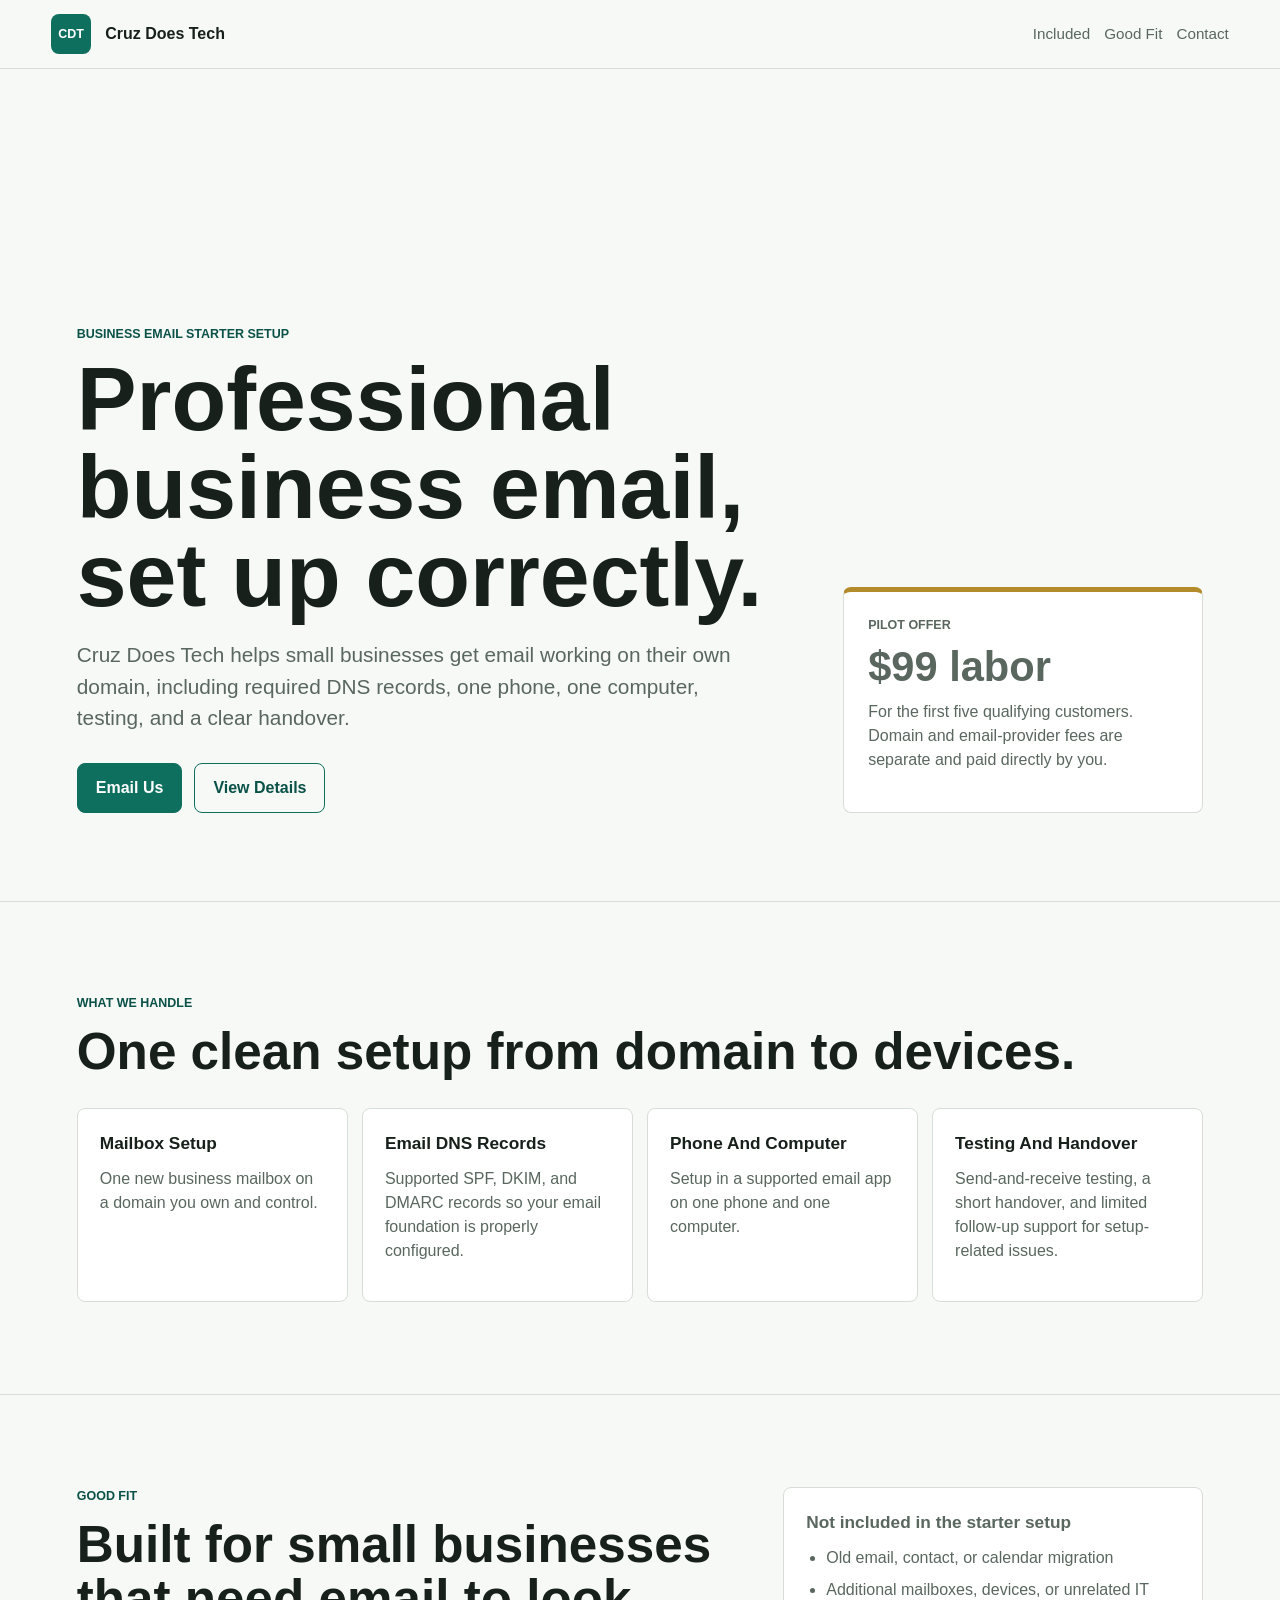
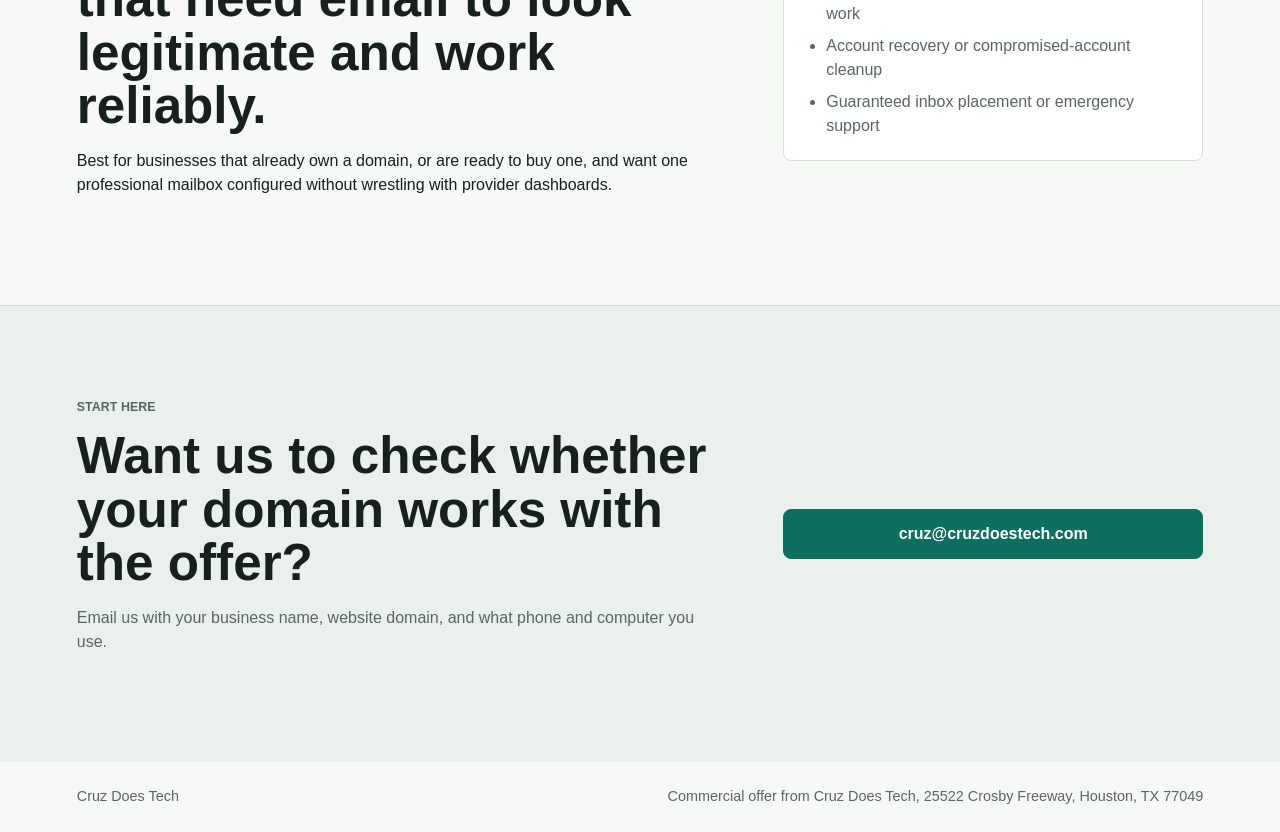
==== index.html @ 30867511 "Launch static Cruz Does Tech site" ====
<!doctype html>
<html lang="en">
  <head>
    <meta charset="utf-8">
    <meta name="viewport" content="width=device-width, initial-scale=1">
    <title>Cruz Does Tech | Business Email Setup</title>
    <meta name="description" content="Cruz Does Tech helps small businesses set up professional email on their own domain, including DNS records, device setup, testing, and handover.">
    <link rel="stylesheet" href="styles.css">
  </head>
  <body>
    <header class="site-header">
      <a class="brand" href="#top" aria-label="Cruz Does Tech home">
        <span class="mark">CDT</span>
        <span>Cruz Does Tech</span>
      </a>
      <nav aria-label="Primary navigation">
        <a href="#included">Included</a>
        <a href="#fit">Good Fit</a>
        <a href="#contact">Contact</a>
      </nav>
    </header>

    <main id="top">
      <section class="hero">
        <div class="hero-copy">
          <p class="eyebrow">Business Email Starter Setup</p>
          <h1>Professional business email, set up correctly.</h1>
          <p class="lede">Cruz Does Tech helps small businesses get email working on their own domain, including required DNS records, one phone, one computer, testing, and a clear handover.</p>
          <div class="actions">
            <a class="button primary" href="mailto:cruz@cruzdoestech.com?subject=Business%20Email%20Starter%20Setup">Email Us</a>
            <a class="button secondary" href="#included">View Details</a>
          </div>
        </div>
        <aside class="offer" aria-label="Starter offer">
          <p class="label">Pilot Offer</p>
          <p class="price">$99 labor</p>
          <p>For the first five qualifying customers. Domain and email-provider fees are separate and paid directly by you.</p>
        </aside>
      </section>

      <section id="included" class="section">
        <div>
          <p class="eyebrow">What We Handle</p>
          <h2>One clean setup from domain to devices.</h2>
        </div>
        <div class="grid">
          <article>
            <h3>Mailbox Setup</h3>
            <p>One new business mailbox on a domain you own and control.</p>
          </article>
          <article>
            <h3>Email DNS Records</h3>
            <p>Supported SPF, DKIM, and DMARC records so your email foundation is properly configured.</p>
          </article>
          <article>
            <h3>Phone And Computer</h3>
            <p>Setup in a supported email app on one phone and one computer.</p>
          </article>
          <article>
            <h3>Testing And Handover</h3>
            <p>Send-and-receive testing, a short handover, and limited follow-up support for setup-related issues.</p>
          </article>
        </div>
      </section>

      <section id="fit" class="section split">
        <div>
          <p class="eyebrow">Good Fit</p>
          <h2>Built for small businesses that need email to look legitimate and work reliably.</h2>
          <p>Best for businesses that already own a domain, or are ready to buy one, and want one professional mailbox configured without wrestling with provider dashboards.</p>
        </div>
        <div class="details">
          <h3>Not included in the starter setup</h3>
          <ul>
            <li>Old email, contact, or calendar migration</li>
            <li>Additional mailboxes, devices, or unrelated IT work</li>
            <li>Account recovery or compromised-account cleanup</li>
            <li>Guaranteed inbox placement or emergency support</li>
          </ul>
        </div>
      </section>

      <section id="contact" class="contact">
        <div>
          <p class="eyebrow">Start Here</p>
          <h2>Want us to check whether your domain works with the offer?</h2>
          <p>Email us with your business name, website domain, and what phone and computer you use.</p>
        </div>
        <a class="button primary" href="mailto:cruz@cruzdoestech.com?subject=Can%20my%20domain%20work%20with%20the%20%2499%20setup%3F&body=Business%20name%3A%0AWebsite%20domain%3A%0APhone%3A%0AComputer%3A">cruz@cruzdoestech.com</a>
      </section>
    </main>

    <footer>
      <p>Cruz Does Tech</p>
      <p>Commercial offer from Cruz Does Tech, 25522 Crosby Freeway, Houston, TX 77049</p>
    </footer>
  </body>
</html>
---- styles.css ----
:root {
  color-scheme: light;
  --ink: #17201b;
  --muted: #59675f;
  --line: #d7ded7;
  --paper: #f7f9f6;
  --surface: #ffffff;
  --accent: #0f6f5f;
  --accent-dark: #0a5148;
  --gold: #b48b2a;
}

* {
  box-sizing: border-box;
}

html {
  scroll-behavior: smooth;
}

body {
  margin: 0;
  font-family: Arial, Helvetica, sans-serif;
  color: var(--ink);
  background: var(--paper);
  line-height: 1.5;
}

a {
  color: inherit;
}

.site-header {
  position: sticky;
  top: 0;
  z-index: 2;
  display: flex;
  align-items: center;
  justify-content: space-between;
  gap: 24px;
  min-height: 68px;
  padding: 14px clamp(18px, 4vw, 54px);
  background: rgba(247, 249, 246, 0.94);
  border-bottom: 1px solid var(--line);
  backdrop-filter: blur(12px);
}

.brand,
nav {
  display: flex;
  align-items: center;
  gap: 14px;
}

.brand {
  font-weight: 700;
  text-decoration: none;
}

.mark {
  display: inline-grid;
  place-items: center;
  width: 40px;
  height: 40px;
  border-radius: 8px;
  background: var(--accent);
  color: #fff;
  font-size: 0.78rem;
  letter-spacing: 0;
}

nav a {
  color: var(--muted);
  font-size: 0.95rem;
  text-decoration: none;
}

nav a:hover {
  color: var(--accent-dark);
}

.hero {
  display: grid;
  grid-template-columns: minmax(0, 1fr) minmax(260px, 360px);
  gap: clamp(24px, 5vw, 72px);
  align-items: end;
  padding: clamp(54px, 8vw, 110px) clamp(18px, 6vw, 84px) clamp(44px, 7vw, 88px);
  min-height: calc(100vh - 68px);
}

.hero-copy {
  max-width: 760px;
}

.eyebrow,
.label {
  margin: 0 0 12px;
  color: var(--accent-dark);
  font-size: 0.78rem;
  font-weight: 700;
  letter-spacing: 0;
  text-transform: uppercase;
}

h1,
h2,
h3,
p {
  margin-top: 0;
}

h1 {
  max-width: 760px;
  margin-bottom: 20px;
  font-size: clamp(2.55rem, 7vw, 5.6rem);
  line-height: 0.98;
  letter-spacing: 0;
}

h2 {
  margin-bottom: 16px;
  font-size: clamp(1.8rem, 4vw, 3.3rem);
  line-height: 1.05;
  letter-spacing: 0;
}

h3 {
  margin-bottom: 10px;
  font-size: 1.08rem;
}

.lede {
  max-width: 660px;
  color: var(--muted);
  font-size: clamp(1.05rem, 2vw, 1.3rem);
}

.actions {
  display: flex;
  flex-wrap: wrap;
  gap: 12px;
  margin-top: 30px;
}

.button {
  display: inline-flex;
  align-items: center;
  justify-content: center;
  min-height: 46px;
  padding: 12px 18px;
  border-radius: 8px;
  border: 1px solid var(--accent);
  font-weight: 700;
  text-decoration: none;
}

.primary {
  background: var(--accent);
  color: #fff;
}

.primary:hover {
  background: var(--accent-dark);
}

.secondary {
  background: transparent;
  color: var(--accent-dark);
}

.offer,
article,
.details {
  border: 1px solid var(--line);
  border-radius: 8px;
  background: var(--surface);
}

.offer {
  padding: 24px;
  border-top: 5px solid var(--gold);
}

.price {
  margin-bottom: 12px;
  font-size: 2.6rem;
  line-height: 1;
  font-weight: 800;
}

.section,
.contact {
  padding: clamp(48px, 8vw, 92px) clamp(18px, 6vw, 84px);
  border-top: 1px solid var(--line);
}

.grid {
  display: grid;
  grid-template-columns: repeat(4, minmax(0, 1fr));
  gap: 14px;
  margin-top: 30px;
}

article,
.details {
  padding: 22px;
}

article p,
.details,
.contact p,
.offer p {
  color: var(--muted);
}

.split,
.contact {
  display: grid;
  grid-template-columns: minmax(0, 1fr) minmax(260px, 420px);
  gap: clamp(24px, 5vw, 64px);
  align-items: start;
}

ul {
  margin: 0;
  padding-left: 20px;
}

li + li {
  margin-top: 8px;
}

.contact {
  align-items: center;
  background: #e9f0ed;
}

footer {
  display: flex;
  justify-content: space-between;
  gap: 18px;
  padding: 24px clamp(18px, 6vw, 84px);
  color: var(--muted);
  font-size: 0.9rem;
}

footer p {
  margin: 0;
}

@media (max-width: 860px) {
  .site-header,
  footer {
    align-items: flex-start;
    flex-direction: column;
  }

  nav {
    flex-wrap: wrap;
  }

  .hero,
  .split,
  .contact {
    grid-template-columns: 1fr;
  }

  .hero {
    min-height: auto;
  }

  .grid {
    grid-template-columns: 1fr;
  }
}
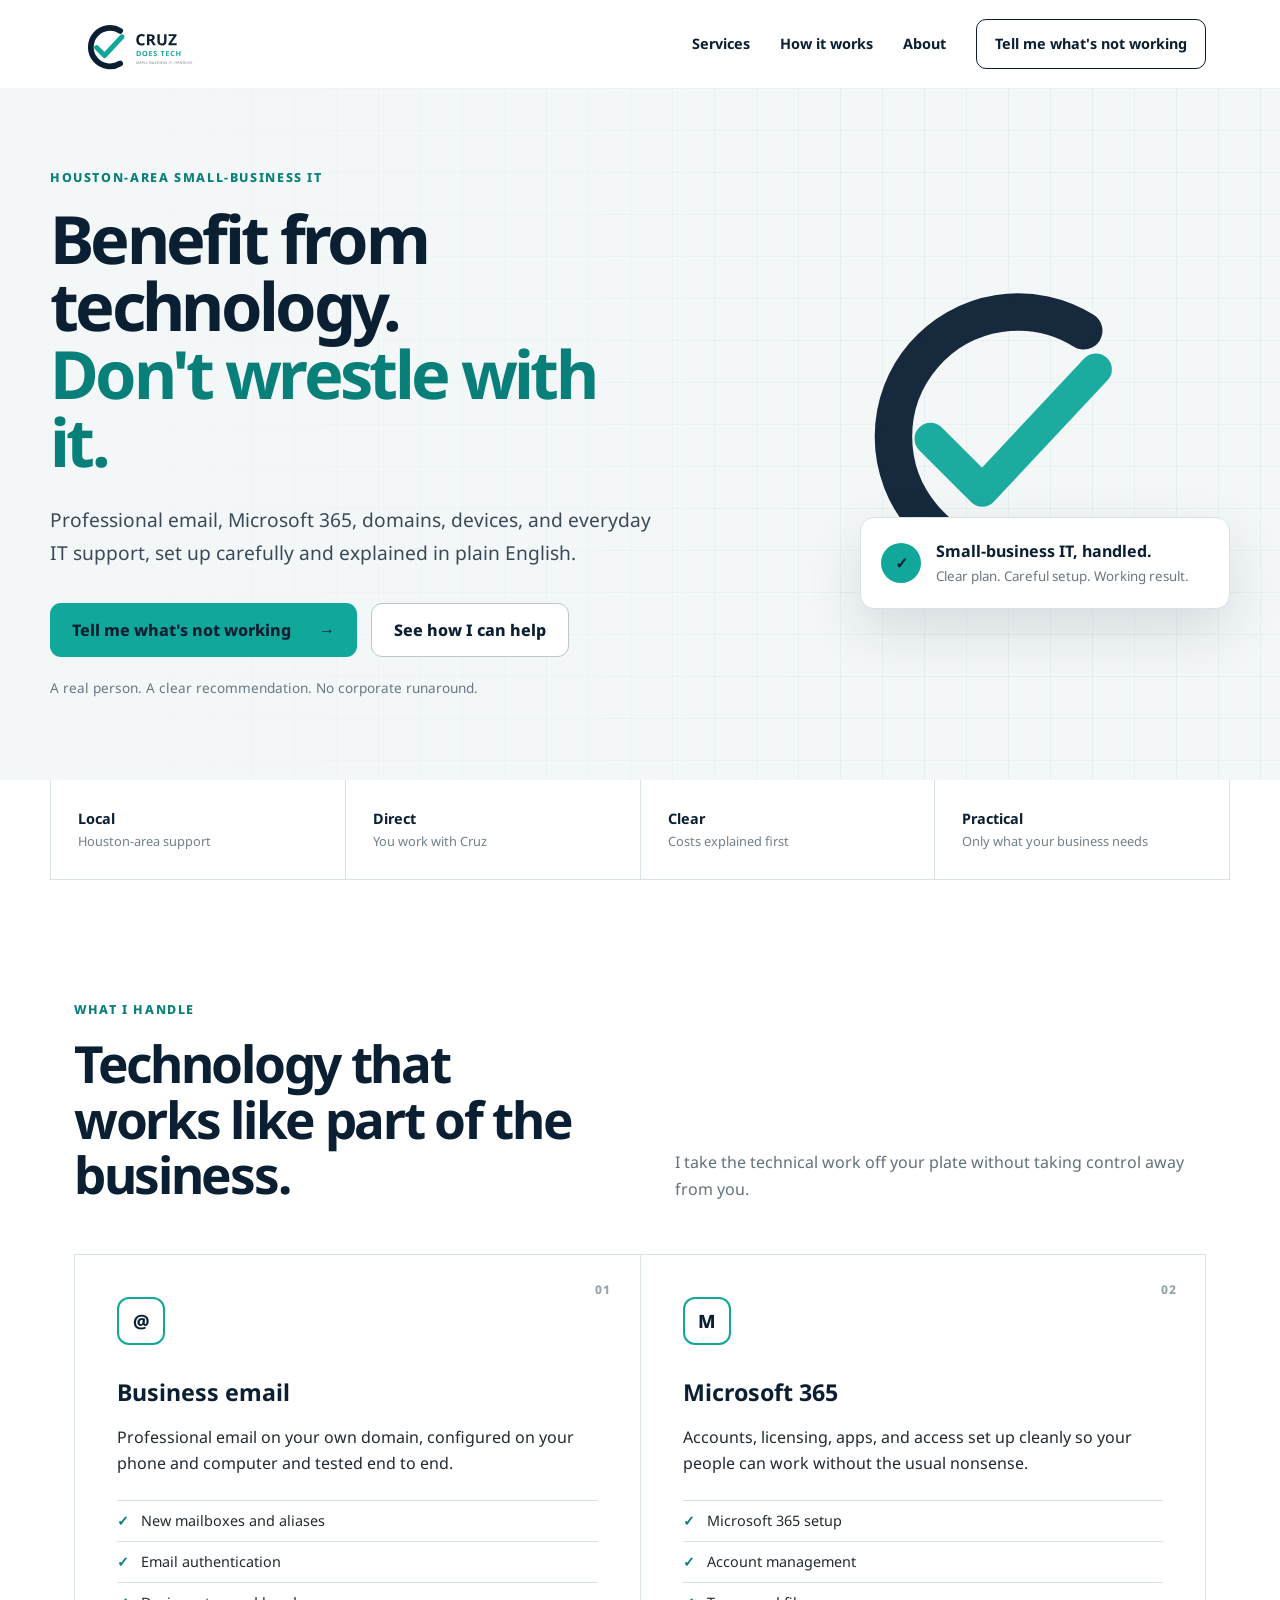
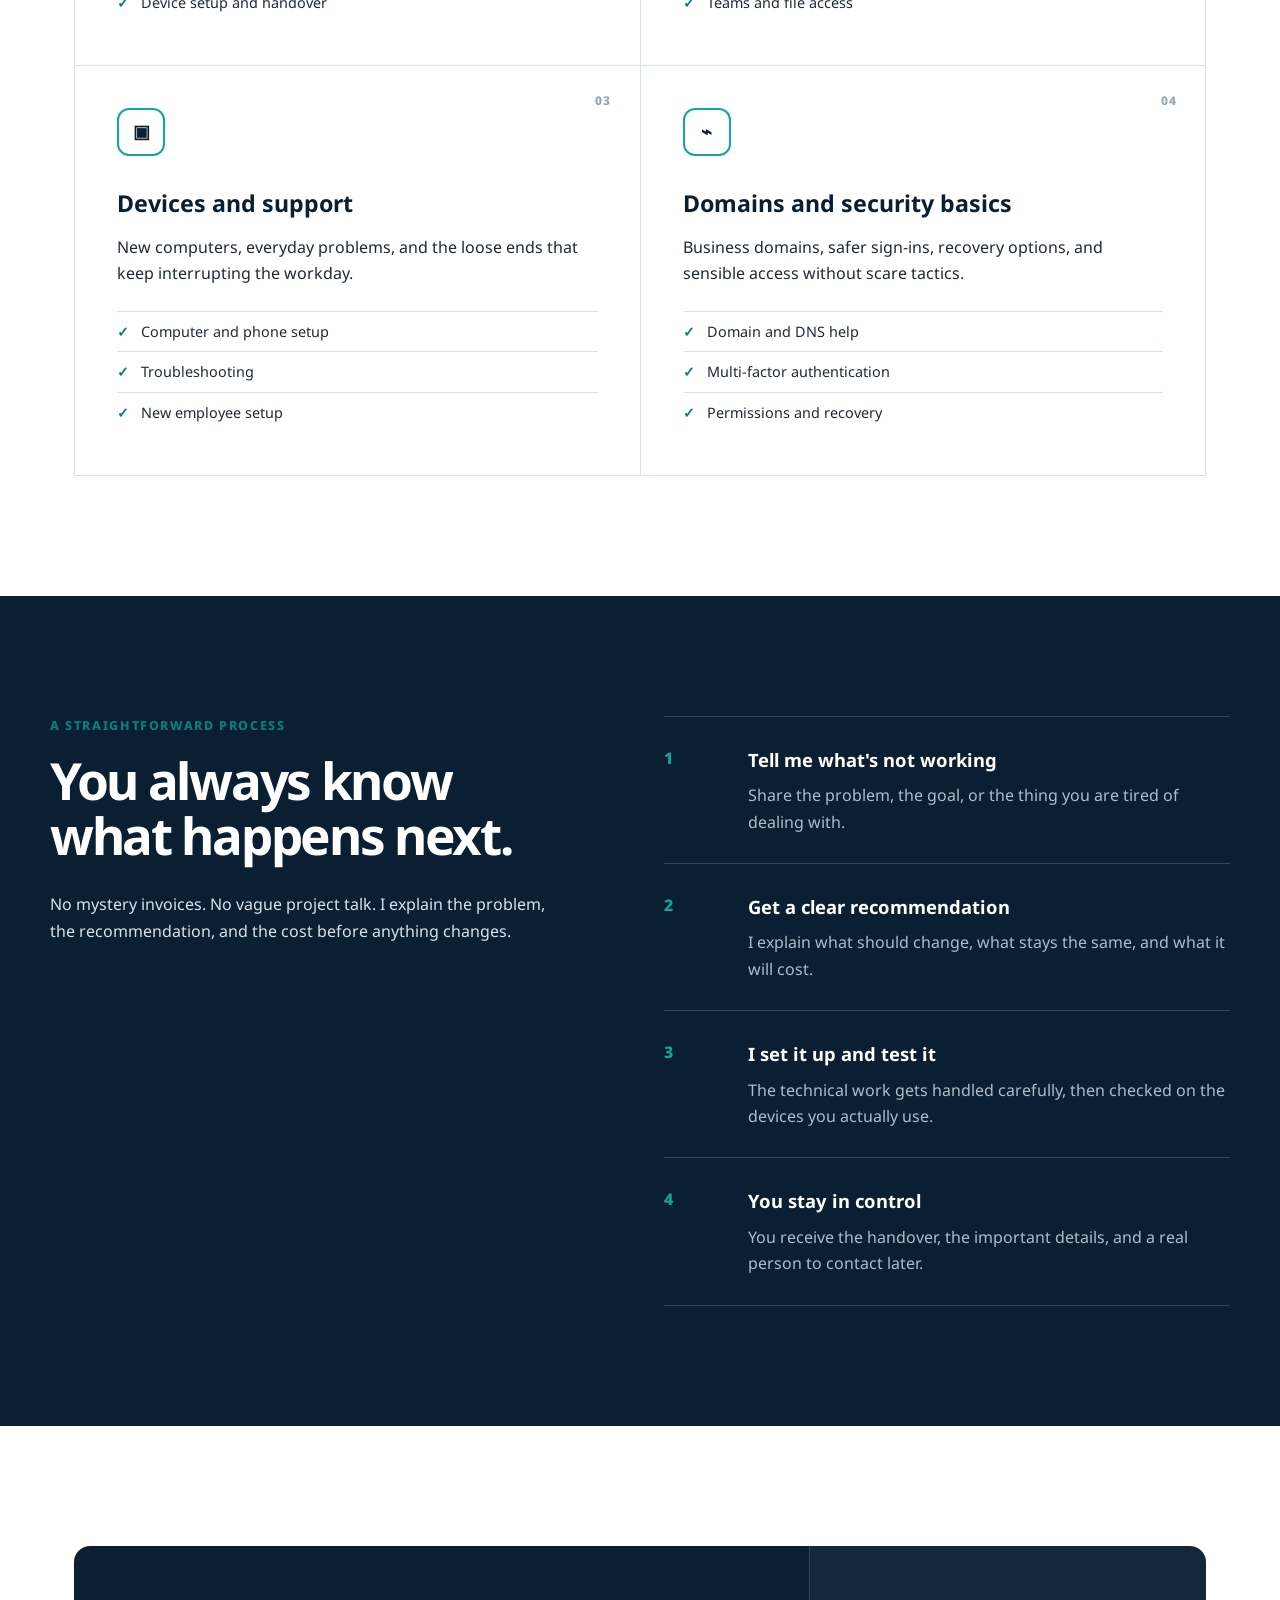
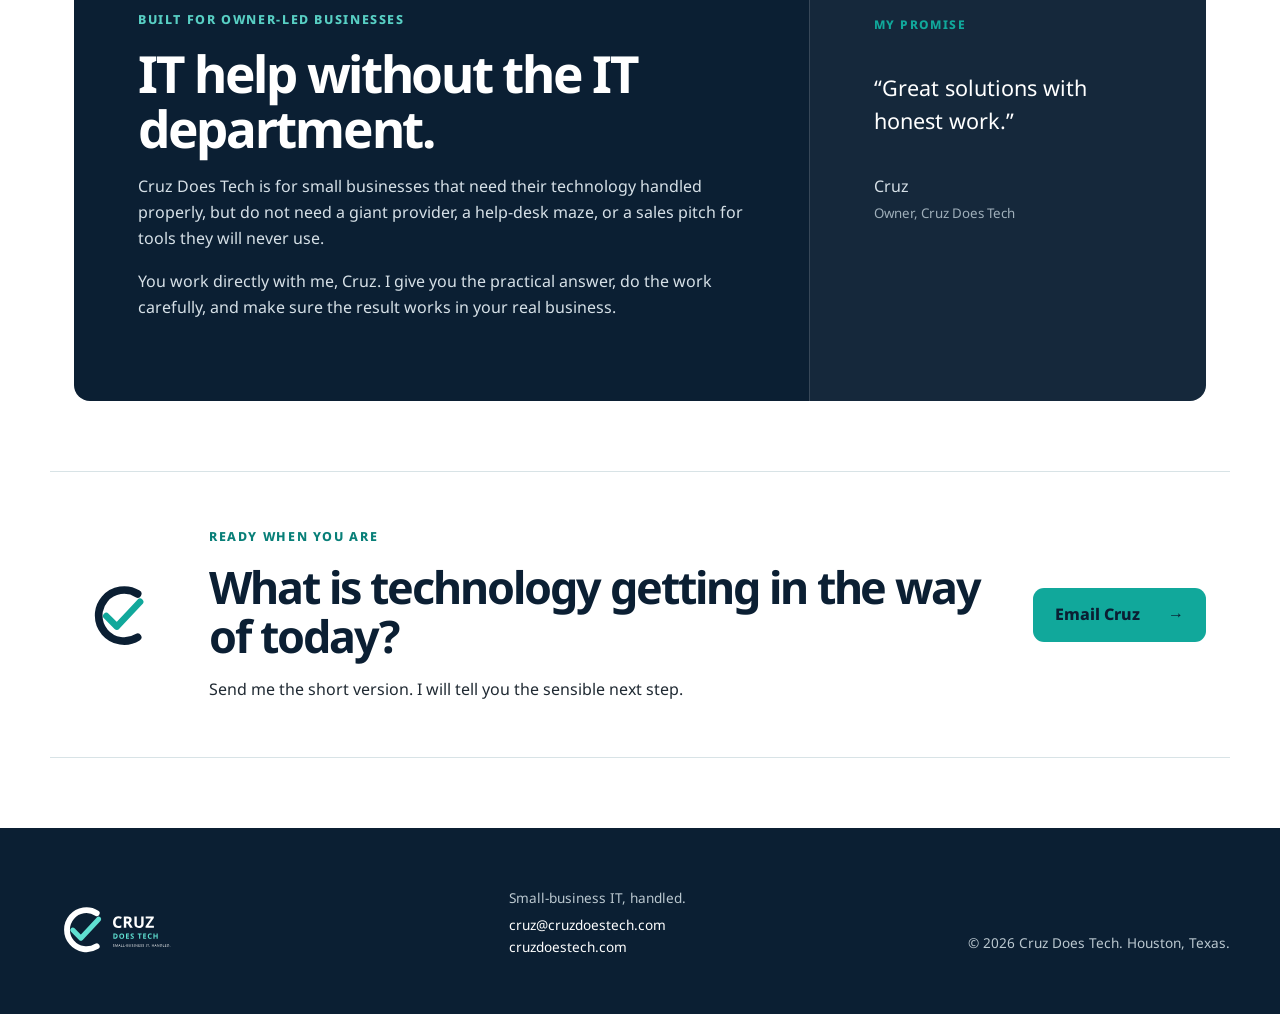
==== commit 602641af: "Import approved brand website" ====
--- a/index.html
+++ b/index.html
@@ -1,98 +1,101 @@
 <!doctype html>
 <html lang="en">
-  <head>
-    <meta charset="utf-8">
-    <meta name="viewport" content="width=device-width, initial-scale=1">
-    <title>Cruz Does Tech | Business Email Setup</title>
-    <meta name="description" content="Cruz Does Tech helps small businesses set up professional email on their own domain, including DNS records, device setup, testing, and handover.">
-    <link rel="stylesheet" href="styles.css">
-  </head>
-  <body>
-    <header class="site-header">
-      <a class="brand" href="#top" aria-label="Cruz Does Tech home">
-        <span class="mark">CDT</span>
-        <span>Cruz Does Tech</span>
-      </a>
-      <nav aria-label="Primary navigation">
-        <a href="#included">Included</a>
-        <a href="#fit">Good Fit</a>
-        <a href="#contact">Contact</a>
-      </nav>
-    </header>
+<head>
+  <meta charset="utf-8">
+  <meta name="viewport" content="width=device-width,initial-scale=1">
+  <meta name="theme-color" content="#0B1F33">
+  <meta name="description" content="Straightforward IT support, professional email, Microsoft 365, domains, devices, and security basics for Houston-area small businesses.">
+  <title>Cruz Does Tech | Small-business IT, handled.</title>
+  <link rel="icon" type="image/svg+xml" href="assets/cruz-does-tech-icon.svg">
+  <link rel="preconnect" href="https://fonts.googleapis.com">
+  <link rel="preconnect" href="https://fonts.gstatic.com" crossorigin>
+  <link href="https://fonts.googleapis.com/css2?family=Noto+Sans:wght@400;600;700;800&display=swap" rel="stylesheet">
+  <link rel="stylesheet" href="styles.css">
+</head>
+<body>
+  <a class="skip" href="#main">Skip to content</a>
+  <header class="site-header">
+    <a class="brand" href="#top" aria-label="Cruz Does Tech home"><img src="assets/cruz-does-tech-logo.svg" alt="Cruz Does Tech"></a>
+    <button class="menu" aria-expanded="false" aria-controls="nav"><span></span><span></span><span></span><b>Menu</b></button>
+    <nav id="nav" aria-label="Main navigation">
+      <a href="#services">Services</a>
+      <a href="#how">How it works</a>
+      <a href="#about">About</a>
+      <a class="nav-cta" href="mailto:cruz@cruzdoestech.com?subject=Tell%20me%20what%27s%20not%20working">Tell me what's not working</a>
+    </nav>
+  </header>
 
-    <main id="top">
-      <section class="hero">
-        <div class="hero-copy">
-          <p class="eyebrow">Business Email Starter Setup</p>
-          <h1>Professional business email, set up correctly.</h1>
-          <p class="lede">Cruz Does Tech helps small businesses get email working on their own domain, including required DNS records, one phone, one computer, testing, and a clear handover.</p>
-          <div class="actions">
-            <a class="button primary" href="mailto:cruz@cruzdoestech.com?subject=Business%20Email%20Starter%20Setup">Email Us</a>
-            <a class="button secondary" href="#included">View Details</a>
-          </div>
+  <main id="main">
+    <section class="hero" id="top">
+      <div class="hero-copy reveal">
+        <p class="eyebrow">Houston-area small-business IT</p>
+        <h1>Benefit from technology.<br><span>Don't wrestle with it.</span></h1>
+        <p class="lead">Professional email, Microsoft 365, domains, devices, and everyday IT support, set up carefully and explained in plain English.</p>
+        <div class="hero-actions">
+          <a class="button primary" href="mailto:cruz@cruzdoestech.com?subject=Tell%20me%20what%27s%20not%20working">Tell me what's not working <span aria-hidden="true">→</span></a>
+          <a class="button secondary" href="#services">See how I can help</a>
         </div>
-        <aside class="offer" aria-label="Starter offer">
-          <p class="label">Pilot Offer</p>
-          <p class="price">$99 labor</p>
-          <p>For the first five qualifying customers. Domain and email-provider fees are separate and paid directly by you.</p>
-        </aside>
-      </section>
+        <p class="micro">A real person. A clear recommendation. No corporate runaround.</p>
+      </div>
+      <div class="hero-mark reveal" aria-label="Small-business IT, handled">
+        <img src="assets/cruz-does-tech-icon.svg" alt="">
+        <div class="status-card">
+          <span class="status-icon" aria-hidden="true">✓</span>
+          <div><strong>Small-business IT, handled.</strong><small>Clear plan. Careful setup. Working result.</small></div>
+        </div>
+      </div>
+    </section>
 
-      <section id="included" class="section">
-        <div>
-          <p class="eyebrow">What We Handle</p>
-          <h2>One clean setup from domain to devices.</h2>
-        </div>
-        <div class="grid">
-          <article>
-            <h3>Mailbox Setup</h3>
-            <p>One new business mailbox on a domain you own and control.</p>
-          </article>
-          <article>
-            <h3>Email DNS Records</h3>
-            <p>Supported SPF, DKIM, and DMARC records so your email foundation is properly configured.</p>
-          </article>
-          <article>
-            <h3>Phone And Computer</h3>
-            <p>Setup in a supported email app on one phone and one computer.</p>
-          </article>
-          <article>
-            <h3>Testing And Handover</h3>
-            <p>Send-and-receive testing, a short handover, and limited follow-up support for setup-related issues.</p>
-          </article>
-        </div>
-      </section>
+    <section class="trust-strip" aria-label="What to expect">
+      <p><strong>Local</strong><span>Houston-area support</span></p>
+      <p><strong>Direct</strong><span>You work with Cruz</span></p>
+      <p><strong>Clear</strong><span>Costs explained first</span></p>
+      <p><strong>Practical</strong><span>Only what your business needs</span></p>
+    </section>
 
-      <section id="fit" class="section split">
-        <div>
-          <p class="eyebrow">Good Fit</p>
-          <h2>Built for small businesses that need email to look legitimate and work reliably.</h2>
-          <p>Best for businesses that already own a domain, or are ready to buy one, and want one professional mailbox configured without wrestling with provider dashboards.</p>
-        </div>
-        <div class="details">
-          <h3>Not included in the starter setup</h3>
-          <ul>
-            <li>Old email, contact, or calendar migration</li>
-            <li>Additional mailboxes, devices, or unrelated IT work</li>
-            <li>Account recovery or compromised-account cleanup</li>
-            <li>Guaranteed inbox placement or emergency support</li>
-          </ul>
-        </div>
-      </section>
+    <section class="section services" id="services">
+      <div class="section-heading reveal">
+        <p class="eyebrow">What I handle</p>
+        <h2>Technology that works like part of the business.</h2>
+        <p>I take the technical work off your plate without taking control away from you.</p>
+      </div>
+      <div class="service-grid">
+        <article class="service-card reveal"><span class="number">01</span><div class="line-icon" aria-hidden="true">@</div><h3>Business email</h3><p>Professional email on your own domain, configured on your phone and computer and tested end to end.</p><ul><li>New mailboxes and aliases</li><li>Email authentication</li><li>Device setup and handover</li></ul></article>
+        <article class="service-card reveal"><span class="number">02</span><div class="line-icon" aria-hidden="true">M</div><h3>Microsoft 365</h3><p>Accounts, licensing, apps, and access set up cleanly so your people can work without the usual nonsense.</p><ul><li>Microsoft 365 setup</li><li>Account management</li><li>Teams and file access</li></ul></article>
+        <article class="service-card reveal"><span class="number">03</span><div class="line-icon" aria-hidden="true">▣</div><h3>Devices and support</h3><p>New computers, everyday problems, and the loose ends that keep interrupting the workday.</p><ul><li>Computer and phone setup</li><li>Troubleshooting</li><li>New employee setup</li></ul></article>
+        <article class="service-card reveal"><span class="number">04</span><div class="line-icon" aria-hidden="true">⌁</div><h3>Domains and security basics</h3><p>Business domains, safer sign-ins, recovery options, and sensible access without scare tactics.</p><ul><li>Domain and DNS help</li><li>Multi-factor authentication</li><li>Permissions and recovery</li></ul></article>
+      </div>
+    </section>
 
-      <section id="contact" class="contact">
-        <div>
-          <p class="eyebrow">Start Here</p>
-          <h2>Want us to check whether your domain works with the offer?</h2>
-          <p>Email us with your business name, website domain, and what phone and computer you use.</p>
-        </div>
-        <a class="button primary" href="mailto:cruz@cruzdoestech.com?subject=Can%20my%20domain%20work%20with%20the%20%2499%20setup%3F&body=Business%20name%3A%0AWebsite%20domain%3A%0APhone%3A%0AComputer%3A">cruz@cruzdoestech.com</a>
-      </section>
-    </main>
+    <section class="section process" id="how">
+      <div class="process-intro reveal"><p class="eyebrow">A straightforward process</p><h2>You always know what happens next.</h2><p>No mystery invoices. No vague project talk. I explain the problem, the recommendation, and the cost before anything changes.</p></div>
+      <ol class="steps">
+        <li class="reveal"><span>1</span><div><h3>Tell me what's not working</h3><p>Share the problem, the goal, or the thing you are tired of dealing with.</p></div></li>
+        <li class="reveal"><span>2</span><div><h3>Get a clear recommendation</h3><p>I explain what should change, what stays the same, and what it will cost.</p></div></li>
+        <li class="reveal"><span>3</span><div><h3>I set it up and test it</h3><p>The technical work gets handled carefully, then checked on the devices you actually use.</p></div></li>
+        <li class="reveal"><span>4</span><div><h3>You stay in control</h3><p>You receive the handover, the important details, and a real person to contact later.</p></div></li>
+      </ol>
+    </section>
 
-    <footer>
-      <p>Cruz Does Tech</p>
-      <p>Commercial offer from Cruz Does Tech, 25522 Crosby Freeway, Houston, TX 77049</p>
-    </footer>
-  </body>
+    <section class="section about" id="about">
+      <div class="about-panel reveal">
+        <div><p class="eyebrow light">Built for owner-led businesses</p><h2>IT help without the IT department.</h2><p>Cruz Does Tech is for small businesses that need their technology handled properly, but do not need a giant provider, a help-desk maze, or a sales pitch for tools they will never use.</p><p>You work directly with me, Cruz. I give you the practical answer, do the work carefully, and make sure the result works in your real business.</p></div>
+        <div class="promise"><span>My promise</span><blockquote>“Great solutions with honest work.”</blockquote><p>Cruz<br><small>Owner, Cruz Does Tech</small></p></div>
+      </div>
+    </section>
+
+    <section class="final-cta reveal">
+      <img src="assets/cruz-does-tech-icon.svg" alt="">
+      <div><p class="eyebrow">Ready when you are</p><h2>What is technology getting in the way of today?</h2><p>Send me the short version. I will tell you the sensible next step.</p></div>
+      <a class="button primary" href="mailto:cruz@cruzdoestech.com?subject=Tell%20me%20what%27s%20not%20working">Email Cruz <span aria-hidden="true">→</span></a>
+    </section>
+  </main>
+
+  <footer>
+    <img src="assets/cruz-does-tech-reversed.svg" alt="Cruz Does Tech">
+    <div><p>Small-business IT, handled.</p><a href="mailto:cruz@cruzdoestech.com">cruz@cruzdoestech.com</a><a href="https://cruzdoestech.com">cruzdoestech.com</a></div>
+    <p class="copyright">© <span id="year"></span> Cruz Does Tech. Houston, Texas.</p>
+  </footer>
+  <script src="script.js"></script>
+</body>
 </html>
--- a/styles.css
+++ b/styles.css
@@ -1,275 +1,2 @@
-:root {
-  color-scheme: light;
-  --ink: #17201b;
-  --muted: #59675f;
-  --line: #d7ded7;
-  --paper: #f7f9f6;
-  --surface: #ffffff;
-  --accent: #0f6f5f;
-  --accent-dark: #0a5148;
-  --gold: #b48b2a;
-}
-
-* {
-  box-sizing: border-box;
-}
-
-html {
-  scroll-behavior: smooth;
-}
-
-body {
-  margin: 0;
-  font-family: Arial, Helvetica, sans-serif;
-  color: var(--ink);
-  background: var(--paper);
-  line-height: 1.5;
-}
-
-a {
-  color: inherit;
-}
-
-.site-header {
-  position: sticky;
-  top: 0;
-  z-index: 2;
-  display: flex;
-  align-items: center;
-  justify-content: space-between;
-  gap: 24px;
-  min-height: 68px;
-  padding: 14px clamp(18px, 4vw, 54px);
-  background: rgba(247, 249, 246, 0.94);
-  border-bottom: 1px solid var(--line);
-  backdrop-filter: blur(12px);
-}
-
-.brand,
-nav {
-  display: flex;
-  align-items: center;
-  gap: 14px;
-}
-
-.brand {
-  font-weight: 700;
-  text-decoration: none;
-}
-
-.mark {
-  display: inline-grid;
-  place-items: center;
-  width: 40px;
-  height: 40px;
-  border-radius: 8px;
-  background: var(--accent);
-  color: #fff;
-  font-size: 0.78rem;
-  letter-spacing: 0;
-}
-
-nav a {
-  color: var(--muted);
-  font-size: 0.95rem;
-  text-decoration: none;
-}
-
-nav a:hover {
-  color: var(--accent-dark);
-}
-
-.hero {
-  display: grid;
-  grid-template-columns: minmax(0, 1fr) minmax(260px, 360px);
-  gap: clamp(24px, 5vw, 72px);
-  align-items: end;
-  padding: clamp(54px, 8vw, 110px) clamp(18px, 6vw, 84px) clamp(44px, 7vw, 88px);
-  min-height: calc(100vh - 68px);
-}
-
-.hero-copy {
-  max-width: 760px;
-}
-
-.eyebrow,
-.label {
-  margin: 0 0 12px;
-  color: var(--accent-dark);
-  font-size: 0.78rem;
-  font-weight: 700;
-  letter-spacing: 0;
-  text-transform: uppercase;
-}
-
-h1,
-h2,
-h3,
-p {
-  margin-top: 0;
-}
-
-h1 {
-  max-width: 760px;
-  margin-bottom: 20px;
-  font-size: clamp(2.55rem, 7vw, 5.6rem);
-  line-height: 0.98;
-  letter-spacing: 0;
-}
-
-h2 {
-  margin-bottom: 16px;
-  font-size: clamp(1.8rem, 4vw, 3.3rem);
-  line-height: 1.05;
-  letter-spacing: 0;
-}
-
-h3 {
-  margin-bottom: 10px;
-  font-size: 1.08rem;
-}
-
-.lede {
-  max-width: 660px;
-  color: var(--muted);
-  font-size: clamp(1.05rem, 2vw, 1.3rem);
-}
-
-.actions {
-  display: flex;
-  flex-wrap: wrap;
-  gap: 12px;
-  margin-top: 30px;
-}
-
-.button {
-  display: inline-flex;
-  align-items: center;
-  justify-content: center;
-  min-height: 46px;
-  padding: 12px 18px;
-  border-radius: 8px;
-  border: 1px solid var(--accent);
-  font-weight: 700;
-  text-decoration: none;
-}
-
-.primary {
-  background: var(--accent);
-  color: #fff;
-}
-
-.primary:hover {
-  background: var(--accent-dark);
-}
-
-.secondary {
-  background: transparent;
-  color: var(--accent-dark);
-}
-
-.offer,
-article,
-.details {
-  border: 1px solid var(--line);
-  border-radius: 8px;
-  background: var(--surface);
-}
-
-.offer {
-  padding: 24px;
-  border-top: 5px solid var(--gold);
-}
-
-.price {
-  margin-bottom: 12px;
-  font-size: 2.6rem;
-  line-height: 1;
-  font-weight: 800;
-}
-
-.section,
-.contact {
-  padding: clamp(48px, 8vw, 92px) clamp(18px, 6vw, 84px);
-  border-top: 1px solid var(--line);
-}
-
-.grid {
-  display: grid;
-  grid-template-columns: repeat(4, minmax(0, 1fr));
-  gap: 14px;
-  margin-top: 30px;
-}
-
-article,
-.details {
-  padding: 22px;
-}
-
-article p,
-.details,
-.contact p,
-.offer p {
-  color: var(--muted);
-}
-
-.split,
-.contact {
-  display: grid;
-  grid-template-columns: minmax(0, 1fr) minmax(260px, 420px);
-  gap: clamp(24px, 5vw, 64px);
-  align-items: start;
-}
-
-ul {
-  margin: 0;
-  padding-left: 20px;
-}
-
-li + li {
-  margin-top: 8px;
-}
-
-.contact {
-  align-items: center;
-  background: #e9f0ed;
-}
-
-footer {
-  display: flex;
-  justify-content: space-between;
-  gap: 18px;
-  padding: 24px clamp(18px, 6vw, 84px);
-  color: var(--muted);
-  font-size: 0.9rem;
-}
-
-footer p {
-  margin: 0;
-}
-
-@media (max-width: 860px) {
-  .site-header,
-  footer {
-    align-items: flex-start;
-    flex-direction: column;
-  }
-
-  nav {
-    flex-wrap: wrap;
-  }
-
-  .hero,
-  .split,
-  .contact {
-    grid-template-columns: 1fr;
-  }
-
-  .hero {
-    min-height: auto;
-  }
-
-  .grid {
-    grid-template-columns: 1fr;
-  }
-}
+:root{--navy:#0b1f33;--teal:#11a89b;--deep:#087f78;--ink:#202a33;--mist:#f3f7f8;--white:#fff;--line:#d8e3e6;--max:1180px}*{box-sizing:border-box}html{scroll-behavior:smooth}body{margin:0;color:var(--ink);background:var(--white);font:400 16px/1.65 "Noto Sans",Arial,sans-serif}a{color:inherit}.skip{position:absolute;left:-9999px;top:8px;padding:.7rem 1rem;background:var(--navy);color:#fff;z-index:99}.skip:focus{left:8px}.site-header{height:88px;max-width:var(--max);margin:auto;padding:0 24px;display:flex;align-items:center;justify-content:space-between}.brand img{display:block;width:252px;height:auto}.site-header nav{display:flex;align-items:center;gap:30px}.site-header nav a{text-decoration:none;font-size:.9rem;font-weight:700;color:var(--navy)}.site-header nav a:not(.nav-cta):hover{color:var(--deep)}.nav-cta{padding:12px 18px;border:1px solid var(--navy);border-radius:10px;transition:.2s}.nav-cta:hover{background:var(--navy);color:#fff}.menu{display:none;background:none;border:0}.hero{position:relative;min-height:680px;overflow:hidden;background:var(--mist);display:grid;grid-template-columns:minmax(0,1.1fr) minmax(360px,.9fr);align-items:center;gap:80px;padding:80px max(24px,calc((100vw - var(--max))/2))}.hero:before{content:"";position:absolute;inset:0;background-image:linear-gradient(rgba(11,31,51,.035) 1px,transparent 1px),linear-gradient(90deg,rgba(11,31,51,.035) 1px,transparent 1px);background-size:42px 42px;mask-image:linear-gradient(to right,transparent,black 65%,black)}.hero-copy,.hero-mark{position:relative;z-index:1}.eyebrow{margin:0 0 16px;color:var(--deep);font-size:.78rem;font-weight:800;letter-spacing:.13em;text-transform:uppercase}.hero h1{max-width:760px;margin:0;color:var(--navy);font-size:clamp(3rem,5.2vw,5.5rem);line-height:1.02;letter-spacing:-.055em}.hero h1 span{color:var(--deep)}.lead{max-width:680px;margin:28px 0;color:#3a4957;font-size:1.2rem;line-height:1.7}.hero-actions{display:flex;flex-wrap:wrap;gap:14px;margin-top:34px}.button{display:inline-flex;align-items:center;justify-content:center;gap:28px;min-height:54px;padding:0 22px;border-radius:11px;text-decoration:none;font-weight:800;transition:transform .2s,background .2s,color .2s}.button:hover{transform:translateY(-2px)}.primary{background:var(--teal);color:var(--navy)}.primary:hover{background:#16b9aa}.secondary{border:1px solid #b8c8cc;color:var(--navy);background:#fff}.micro{margin:20px 0 0;color:#687784;font-size:.85rem}.hero-mark{min-height:430px;display:grid;place-items:center}.hero-mark>img{width:min(420px,90%);opacity:.95}.status-card{position:absolute;right:0;bottom:40px;width:min(370px,94%);display:flex;gap:15px;align-items:center;padding:20px;background:#fff;border:1px solid var(--line);border-radius:14px;box-shadow:0 22px 55px rgba(11,31,51,.12)}.status-icon{display:grid;place-items:center;flex:0 0 40px;height:40px;border-radius:50%;background:var(--teal);color:var(--navy);font-weight:900}.status-card strong,.status-card small{display:block}.status-card strong{color:var(--navy)}.status-card small{margin-top:2px;color:#6a7782}.trust-strip{max-width:var(--max);margin:-1px auto 0;display:grid;grid-template-columns:repeat(4,1fr);border-left:1px solid var(--line);border-bottom:1px solid var(--line)}.trust-strip p{margin:0;padding:27px;border-top:1px solid var(--line);border-right:1px solid var(--line)}.trust-strip strong,.trust-strip span{display:block}.trust-strip strong{color:var(--navy);font-size:.9rem}.trust-strip span{color:#70808c;font-size:.8rem}.section{max-width:var(--max);margin:auto;padding:120px 24px}.section-heading{display:grid;grid-template-columns:1fr 1fr;column-gap:70px;align-items:end;margin-bottom:52px}.section-heading .eyebrow{grid-column:1/-1}.section-heading h2,.process h2,.about h2,.final-cta h2{margin:0;color:var(--navy);font-size:clamp(2.25rem,4vw,3.8rem);line-height:1.08;letter-spacing:-.045em}.section-heading>p:last-child{margin:0;color:#61717d}.service-grid{display:grid;grid-template-columns:repeat(2,1fr);border-left:1px solid var(--line);border-top:1px solid var(--line)}.service-card{position:relative;padding:42px;border-right:1px solid var(--line);border-bottom:1px solid var(--line);transition:background .25s,transform .25s}.service-card:hover{background:var(--mist)}.number{position:absolute;right:28px;top:25px;color:#95a5ae;font-size:.75rem;font-weight:800;letter-spacing:.1em}.line-icon{width:48px;height:48px;display:grid;place-items:center;margin-bottom:28px;border:2px solid var(--teal);border-radius:12px;color:var(--navy);font-weight:800;font-size:1.15rem}.service-card h3{margin:0 0 12px;color:var(--navy);font-size:1.45rem}.service-card p{max-width:470px;margin:0}.service-card ul{padding:0;margin:24px 0 0;list-style:none}.service-card li{position:relative;padding:8px 0 8px 24px;border-top:1px solid var(--line);font-size:.9rem}.service-card li:before{content:"✓";position:absolute;left:0;color:var(--deep);font-weight:900}.process{max-width:none;background:var(--navy);color:#d8e3ea;display:grid;grid-template-columns:minmax(300px,1fr) minmax(420px,1.1fr);gap:100px;padding-left:max(24px,calc((100vw - var(--max))/2));padding-right:max(24px,calc((100vw - var(--max))/2))}.process h2{color:#fff}.process-intro>p:last-child{max-width:500px;margin-top:28px}.steps{margin:0;padding:0;list-style:none}.steps li{display:grid;grid-template-columns:60px 1fr;gap:24px;padding:28px 0;border-top:1px solid rgba(255,255,255,.18)}.steps li:last-child{border-bottom:1px solid rgba(255,255,255,.18)}.steps li>span{font-weight:800;color:var(--teal)}.steps h3{margin:0;color:#fff;font-size:1.15rem}.steps p{margin:7px 0 0;color:#aebcc7}.about{padding-bottom:70px}.about-panel{overflow:hidden;border-radius:16px;background:var(--navy);color:#d6e0e7;display:grid;grid-template-columns:1.3fr .7fr}.about-panel>div{padding:64px}.about-panel>div:first-child{border-right:1px solid rgba(255,255,255,.18)}.about h2{color:#fff}.about-panel p{max-width:630px}.light{color:#58cfc4}.promise{background:rgba(255,255,255,.04)}.promise>span{color:var(--teal);font-size:.75rem;font-weight:800;letter-spacing:.12em;text-transform:uppercase}.promise blockquote{margin:35px 0;color:#fff;font-size:1.35rem;line-height:1.55}.promise small{color:#9fafba}.final-cta{max-width:var(--max);margin:0 auto 70px;padding:55px 24px;border-top:1px solid var(--line);border-bottom:1px solid var(--line);display:grid;grid-template-columns:100px 1fr auto;gap:35px;align-items:center}.final-cta img{width:86px}.final-cta h2{font-size:clamp(2rem,3.5vw,3.2rem)}.final-cta p:last-child{margin-bottom:0}.final-cta .button{white-space:nowrap}footer{background:var(--navy);color:#bbc8d0;padding:55px max(24px,calc((100vw - var(--max))/2));display:grid;grid-template-columns:1fr 1fr auto;align-items:end;gap:30px;font-size:.85rem}footer>img{width:255px}footer p{margin:4px 0}footer a{display:block;color:#fff;text-decoration:none}.copyright{text-align:right}.reveal{opacity:0;transform:translateY(18px);transition:opacity .65s ease,transform .65s ease}.reveal.visible{opacity:1;transform:none}@media(max-width:900px){.site-header{height:76px}.brand img{width:220px}.menu{display:flex;width:44px;height:44px;padding:10px;flex-direction:column;gap:5px;justify-content:center}.menu span{display:block;width:23px;height:2px;background:var(--navy)}.menu b{position:absolute;left:-9999px}.site-header nav{display:none;position:absolute;z-index:20;left:16px;right:16px;top:70px;padding:20px;background:#fff;border:1px solid var(--line);border-radius:12px;box-shadow:0 15px 45px rgba(11,31,51,.15);align-items:stretch;flex-direction:column;gap:0}.site-header nav.open{display:flex}.site-header nav a{padding:12px}.hero{min-height:auto;grid-template-columns:1fr;gap:25px;padding-top:75px}.hero-mark{min-height:300px}.hero-mark>img{width:290px}.status-card{right:5%;bottom:5px}.trust-strip{grid-template-columns:repeat(2,1fr)}.section{padding:85px 24px}.section-heading{grid-template-columns:1fr}.section-heading>p:last-child{margin-top:22px}.process{grid-template-columns:1fr;gap:45px}.about-panel{grid-template-columns:1fr}.about-panel>div{padding:42px}.about-panel>div:first-child{border-right:0;border-bottom:1px solid rgba(255,255,255,.18)}.final-cta{grid-template-columns:75px 1fr}.final-cta img{width:65px}.final-cta .button{grid-column:1/-1;justify-self:start}footer{grid-template-columns:1fr 1fr}.copyright{grid-column:1/-1;text-align:left}}@media(max-width:600px){.brand img{width:205px}.hero{padding:58px 20px}.hero h1{font-size:clamp(2.7rem,13vw,4rem)}.lead{font-size:1.05rem}.hero-actions{align-items:stretch;flex-direction:column}.button{width:100%}.hero-mark{min-height:265px}.hero-mark>img{width:235px}.status-card{padding:15px;bottom:0}.trust-strip{grid-template-columns:1fr 1fr}.trust-strip p{padding:18px}.section{padding:72px 20px}.service-grid{grid-template-columns:1fr}.service-card{padding:32px 26px}.process{padding-left:20px;padding-right:20px}.steps li{grid-template-columns:36px 1fr;gap:10px}.about{padding-left:20px;padding-right:20px}.about-panel>div{padding:32px 25px}.final-cta{margin:0 20px 50px;padding:38px 0;grid-template-columns:1fr}.final-cta img{display:none}.final-cta .button{justify-self:stretch}footer{grid-template-columns:1fr;padding-top:45px}footer>img{width:230px}}
+@media(prefers-reduced-motion:reduce){html{scroll-behavior:auto}.reveal{opacity:1;transform:none;transition:none}.button{transition:none}}
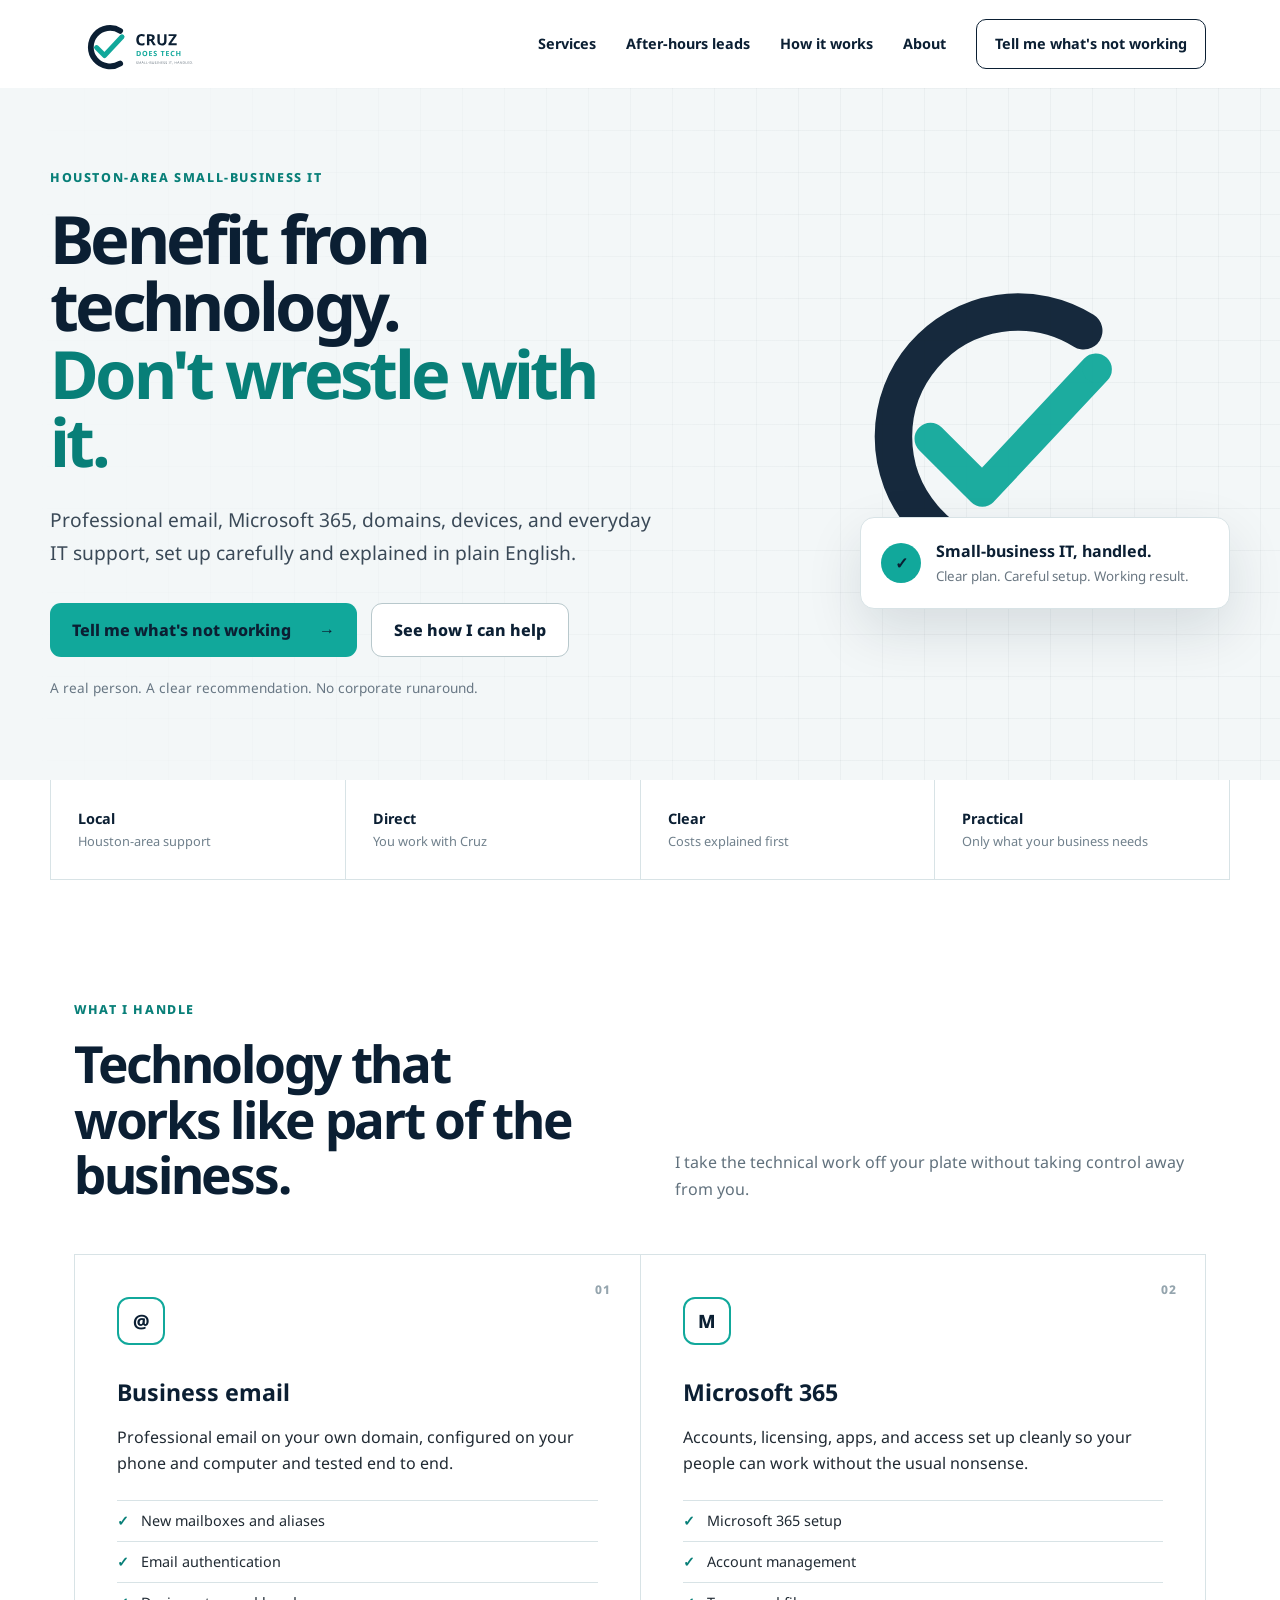
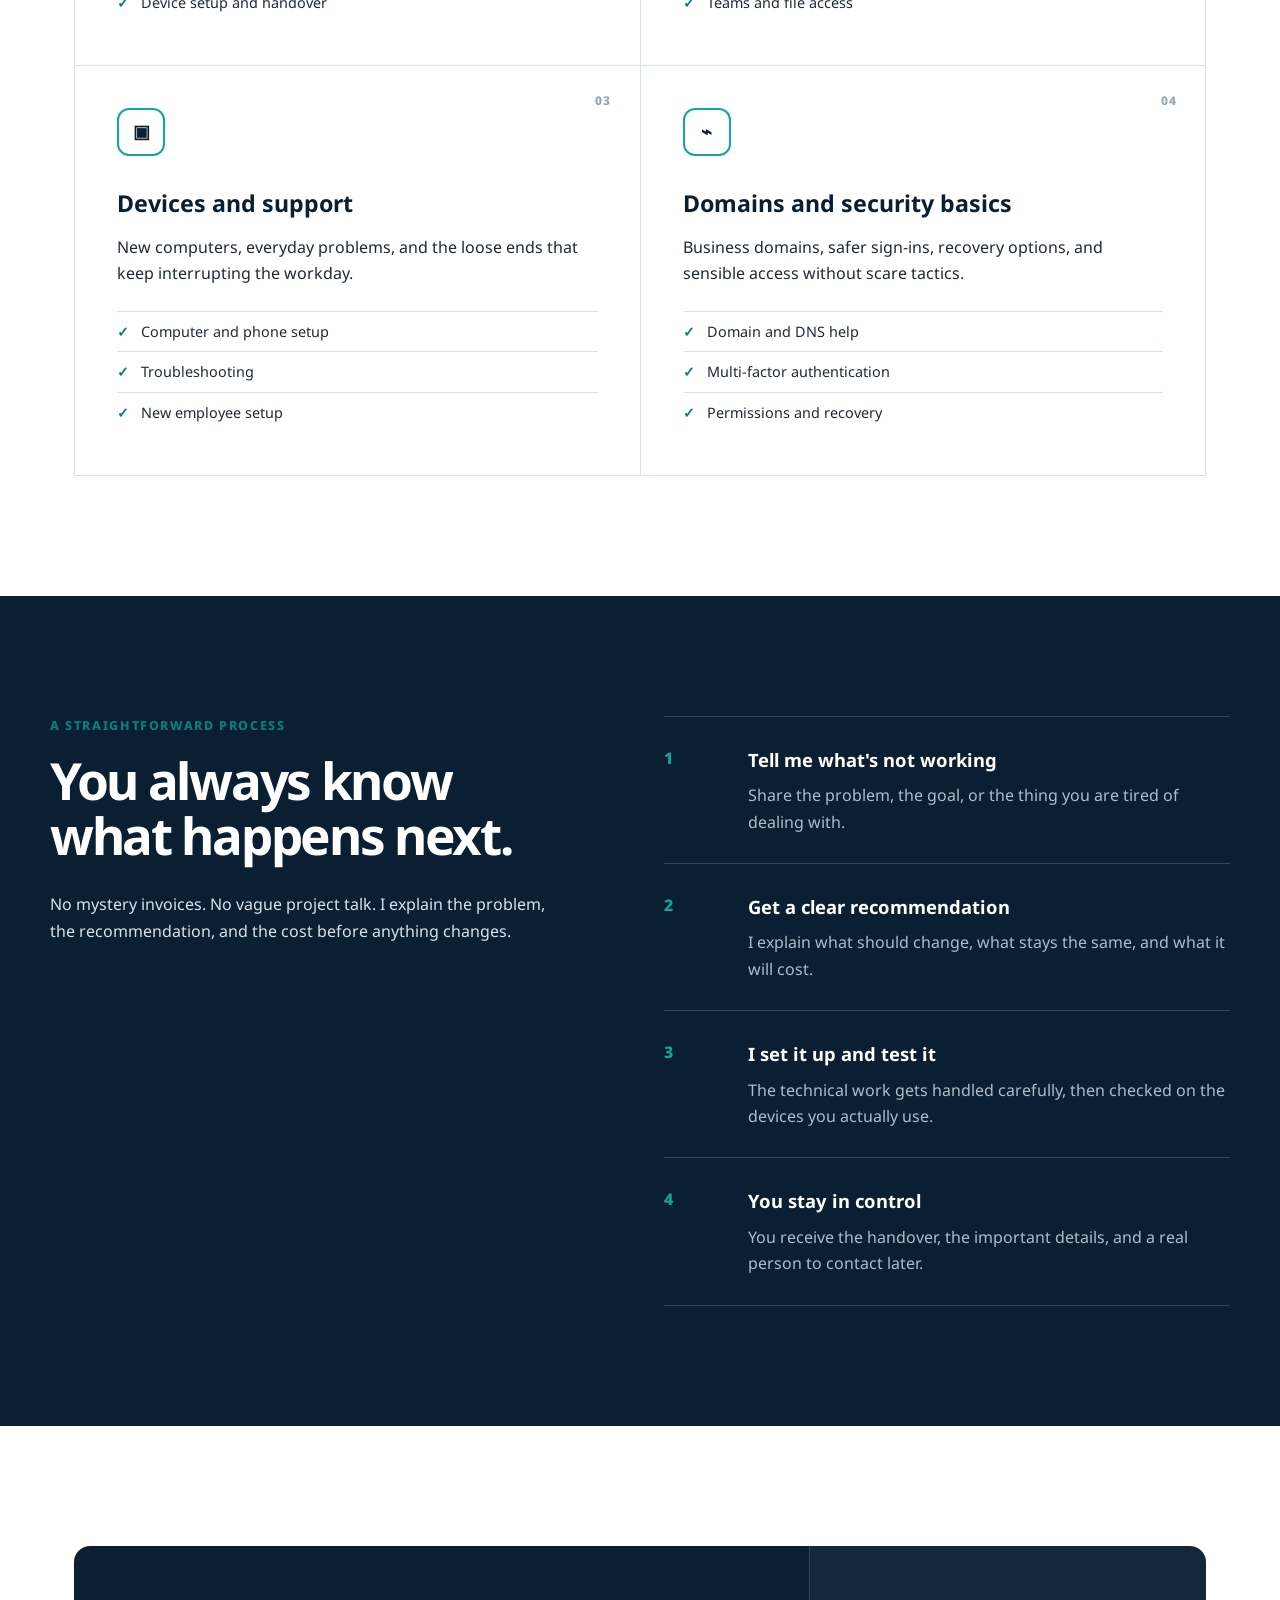
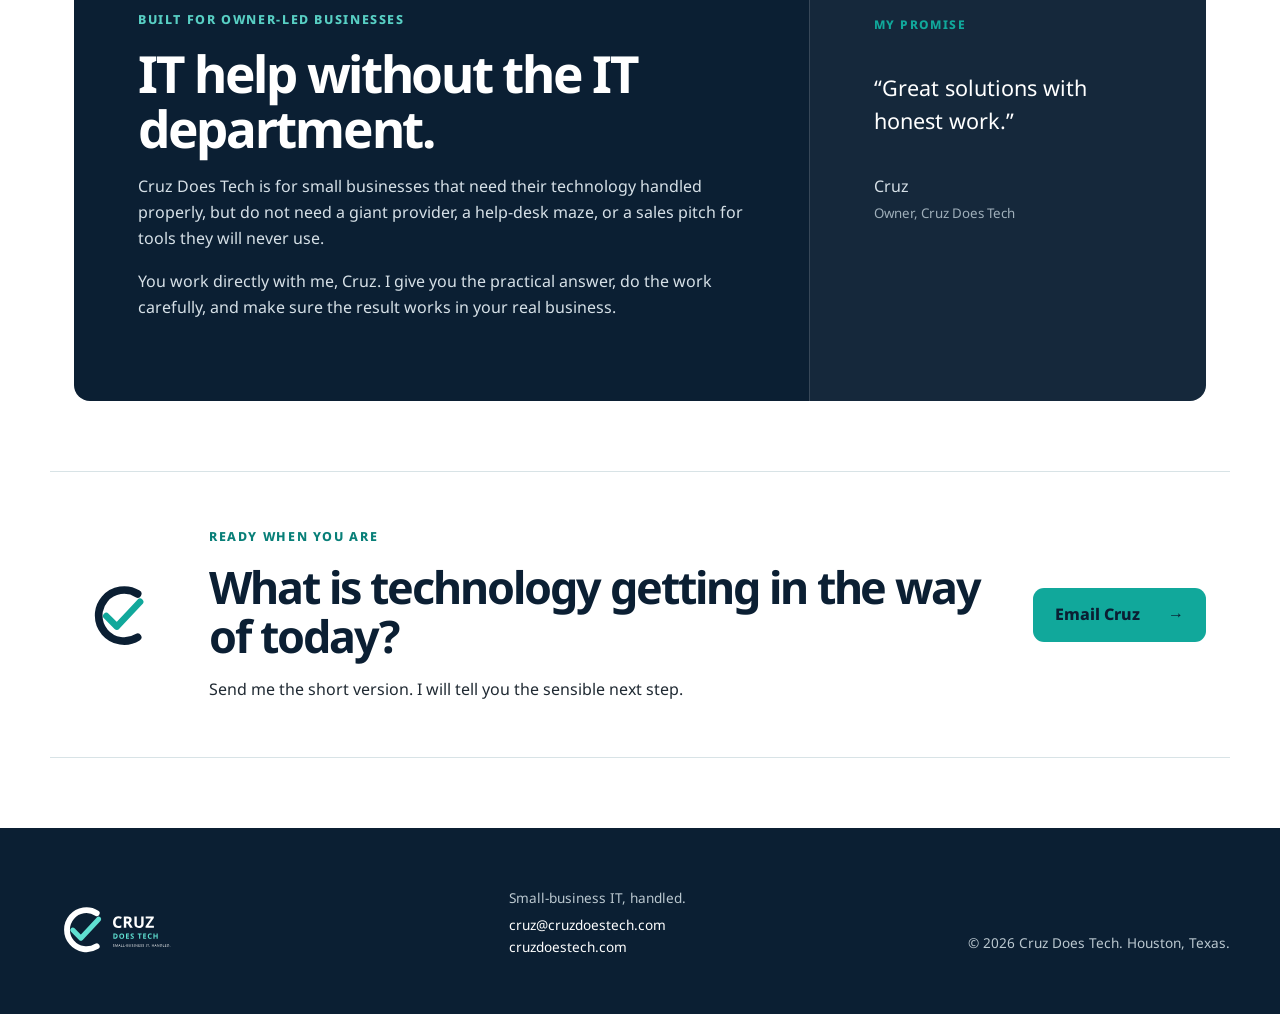
==== commit 8c66dc8c: "Add AfterHours Lead Desk demo page" ====
--- a/index.html
+++ b/index.html
@@ -19,6 +19,7 @@
     <button class="menu" aria-expanded="false" aria-controls="nav"><span></span><span></span><span></span><b>Menu</b></button>
     <nav id="nav" aria-label="Main navigation">
       <a href="#services">Services</a>
+      <a href="afterhours/">After-hours leads</a>
       <a href="#how">How it works</a>
       <a href="#about">About</a>
       <a class="nav-cta" href="mailto:cruz@cruzdoestech.com?subject=Tell%20me%20what%27s%20not%20working">Tell me what's not working</a>
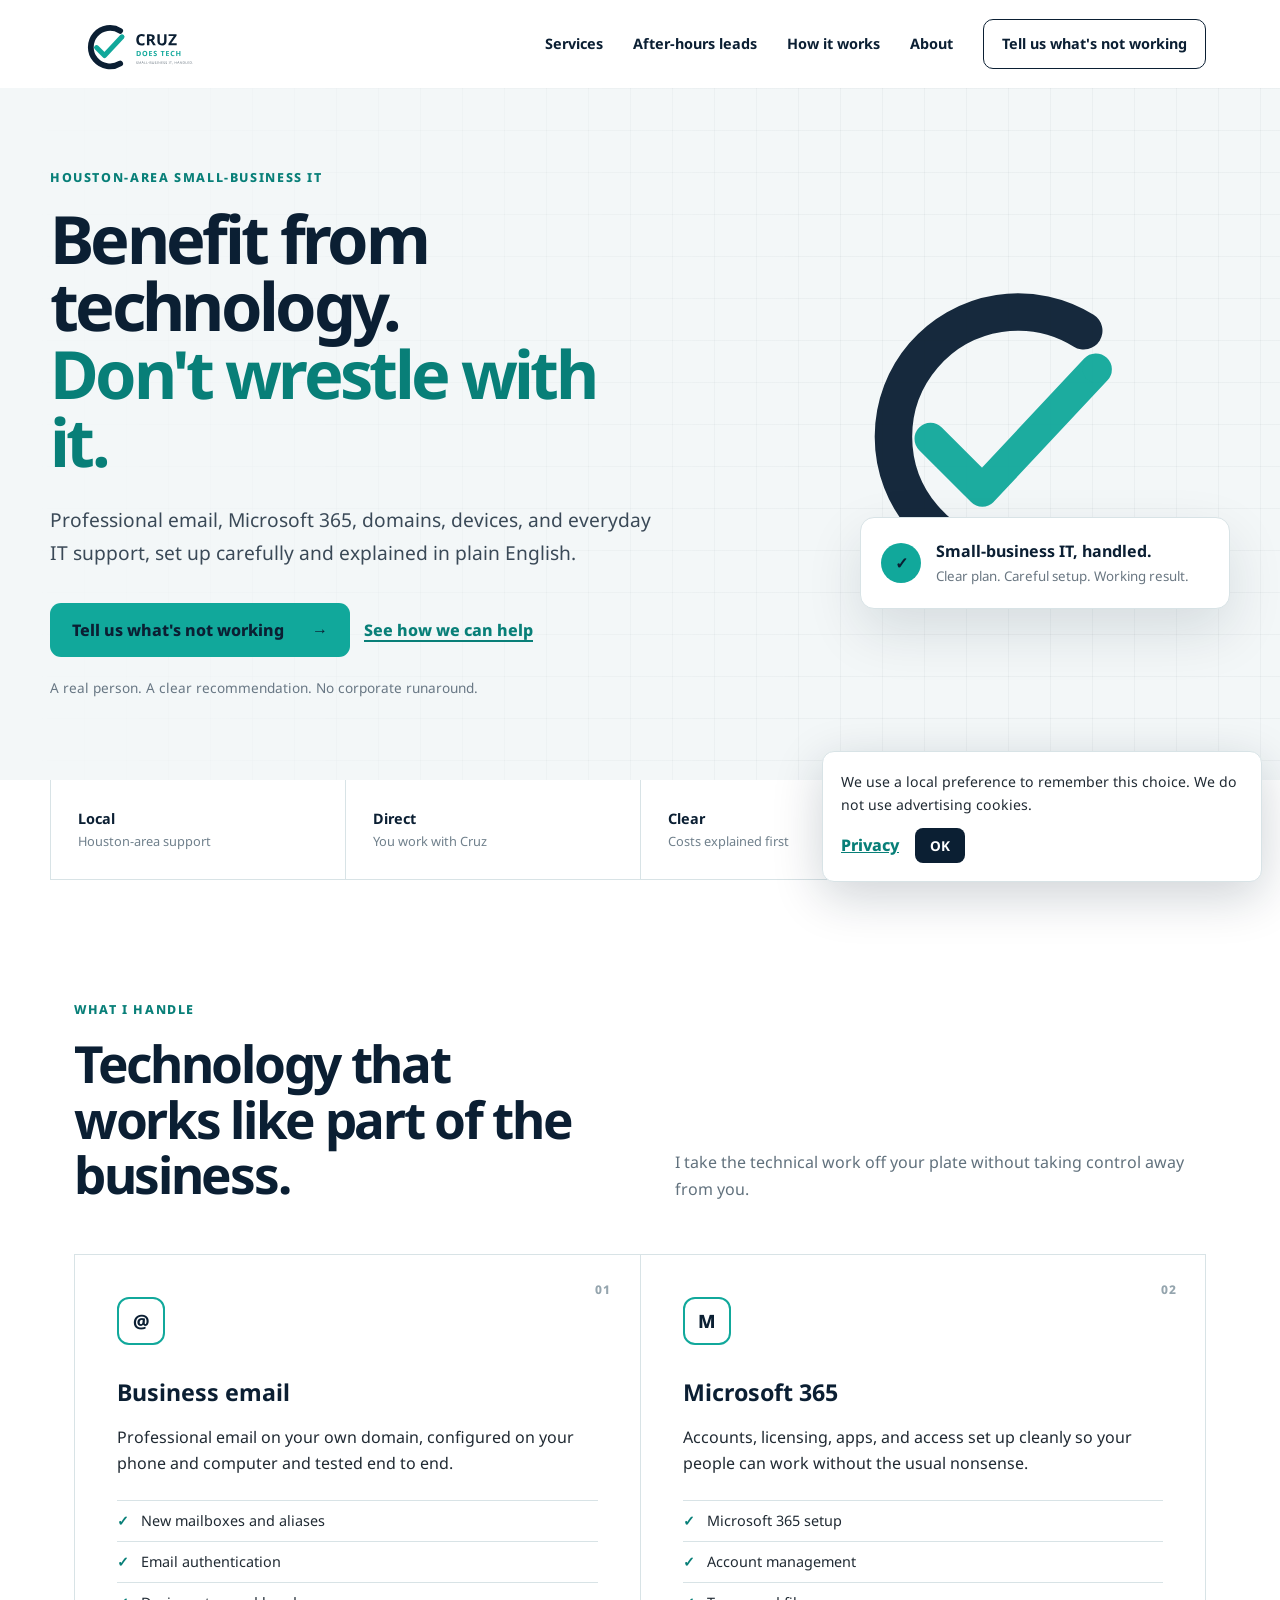
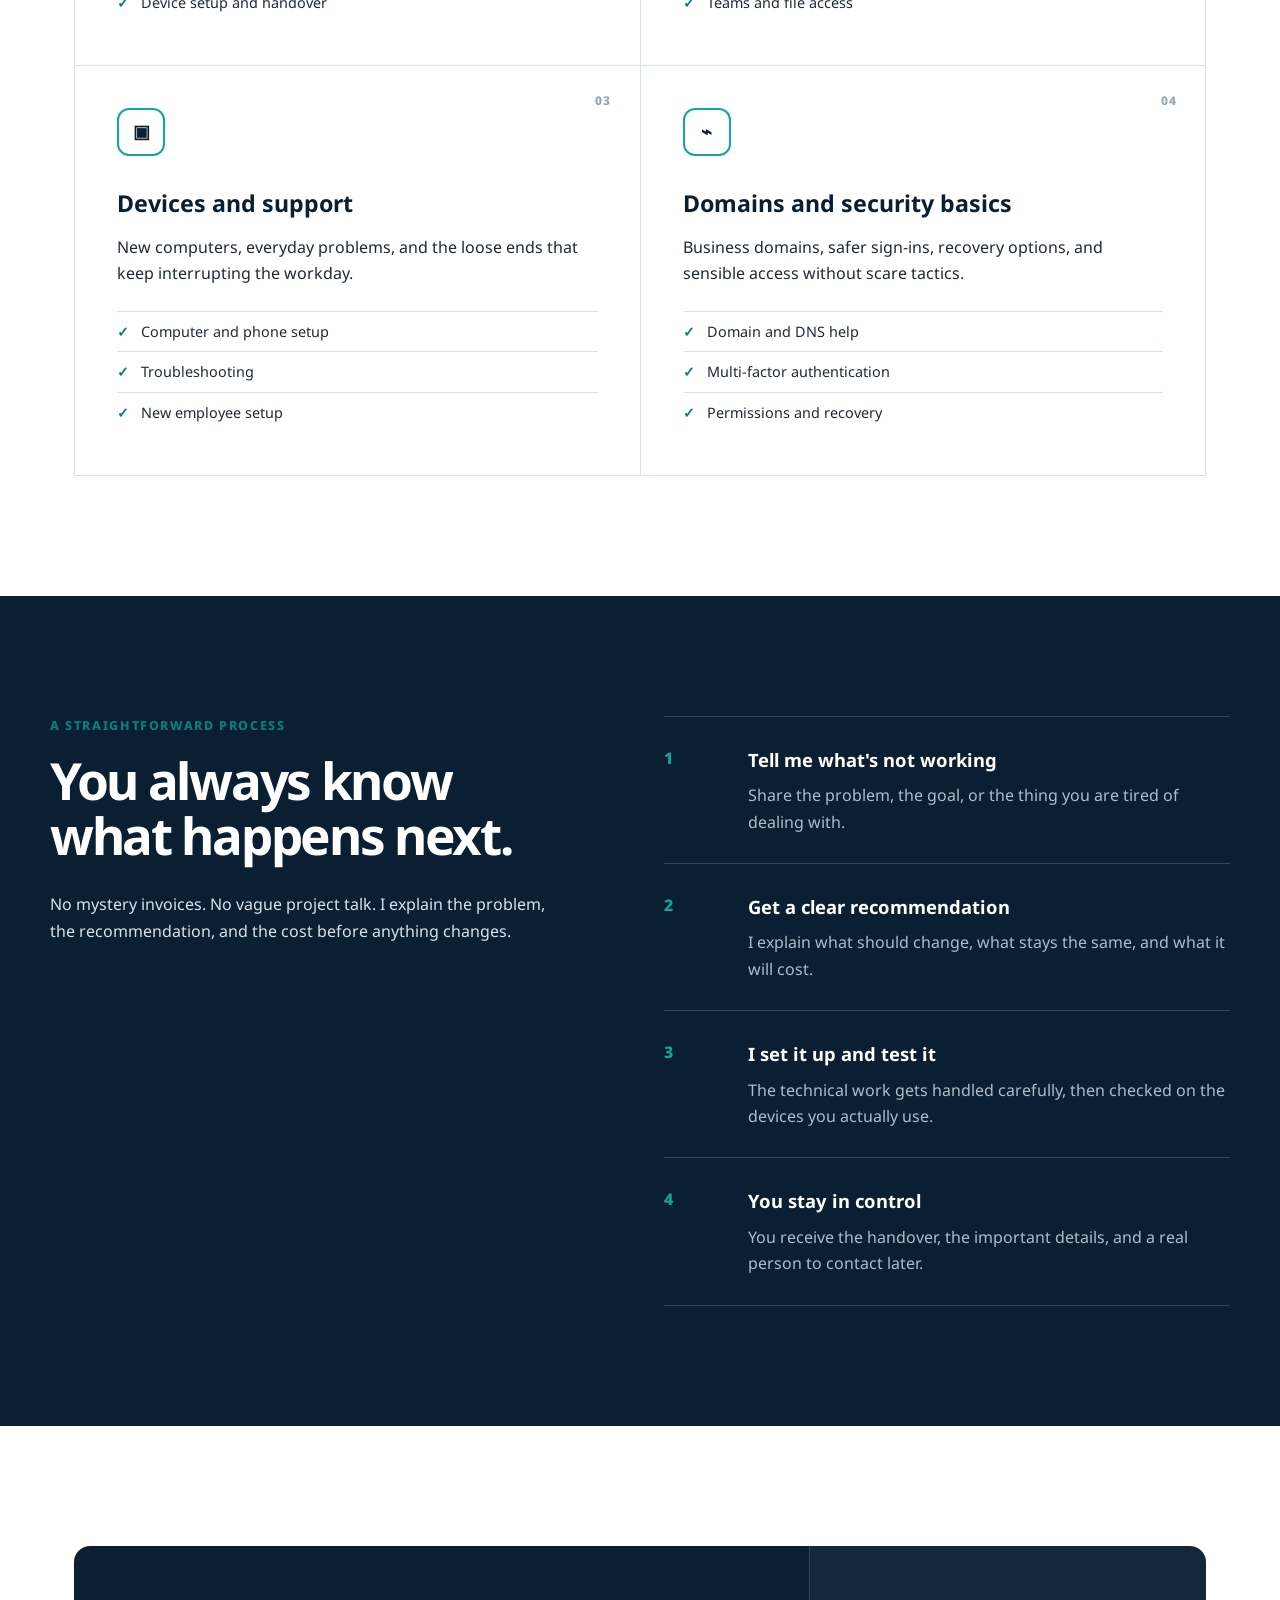
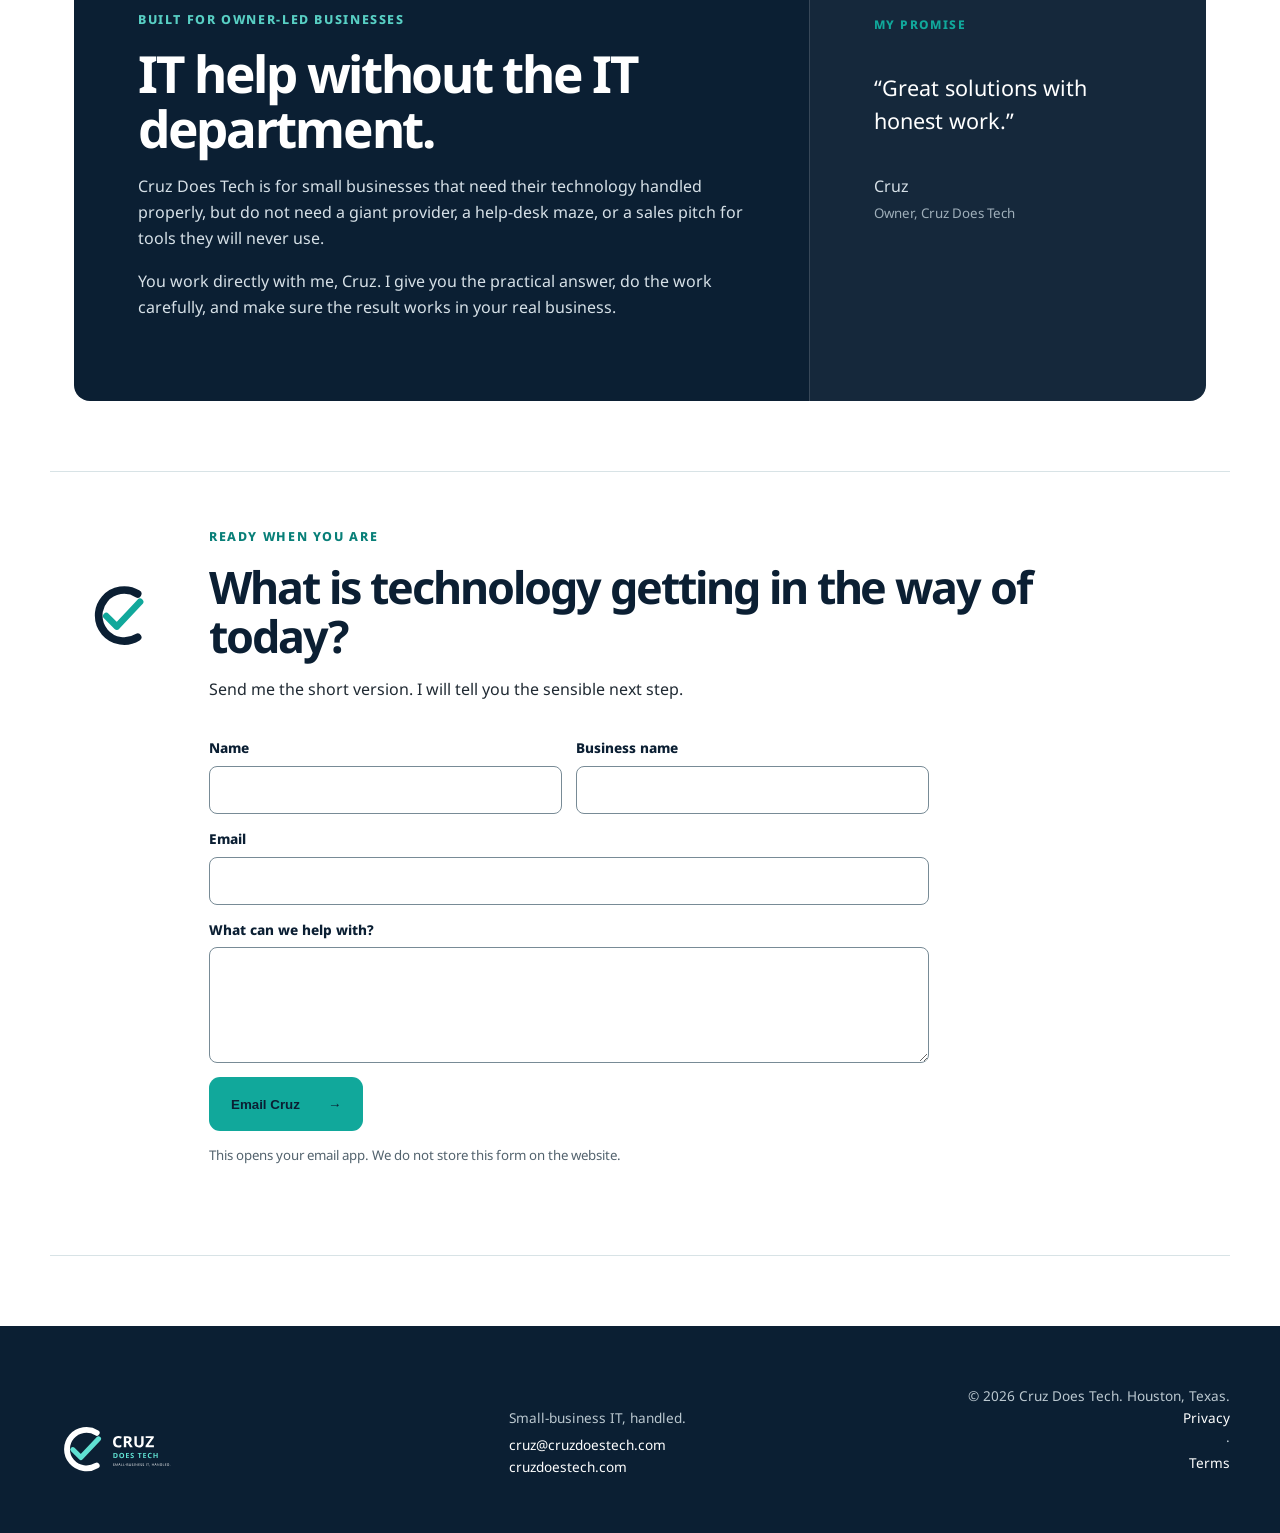
==== commit e25df123: "Harden site for launch readiness" ====
--- a/index.html
+++ b/index.html
@@ -1,12 +1,25 @@
-<!doctype html>
+<!DOCTYPE html>
 <html lang="en">
 <head>
   <meta charset="utf-8">
   <meta name="viewport" content="width=device-width,initial-scale=1">
   <meta name="theme-color" content="#0B1F33">
   <meta name="description" content="Straightforward IT support, professional email, Microsoft 365, domains, devices, and security basics for Houston-area small businesses.">
+  <meta property="og:type" content="website">
+  <meta property="og:site_name" content="Cruz Does Tech">
+  <meta property="og:title" content="Cruz Does Tech | Small-business IT, handled.">
+  <meta property="og:description" content="Straightforward IT support, professional email, Microsoft 365, domains, devices, and security basics for Houston-area small businesses.">
+  <meta property="og:url" content="https://cruzdoestech.com/">
+  <meta property="og:image" content="https://cruzdoestech.com/assets/social-preview.png">
+  <meta name="twitter:card" content="summary_large_image">
+  <meta name="twitter:title" content="Cruz Does Tech | Small-business IT, handled.">
+  <meta name="twitter:description" content="Straightforward IT support for Houston-area small businesses.">
+  <meta name="twitter:image" content="https://cruzdoestech.com/assets/social-preview.png">
   <title>Cruz Does Tech | Small-business IT, handled.</title>
   <link rel="icon" type="image/svg+xml" href="assets/cruz-does-tech-icon.svg">
+  <link rel="icon" type="image/png" sizes="32x32" href="assets/favicon-32.png">
+  <link rel="apple-touch-icon" sizes="180x180" href="assets/apple-touch-icon.png">
+  <link rel="manifest" href="site.webmanifest">
   <link rel="preconnect" href="https://fonts.googleapis.com">
   <link rel="preconnect" href="https://fonts.gstatic.com" crossorigin>
   <link href="https://fonts.googleapis.com/css2?family=Noto+Sans:wght@400;600;700;800&display=swap" rel="stylesheet">
@@ -16,13 +29,13 @@
   <a class="skip" href="#main">Skip to content</a>
   <header class="site-header">
     <a class="brand" href="#top" aria-label="Cruz Does Tech home"><img src="assets/cruz-does-tech-logo.svg" alt="Cruz Does Tech"></a>
-    <button class="menu" aria-expanded="false" aria-controls="nav"><span></span><span></span><span></span><b>Menu</b></button>
+    <button class="menu" type="button" aria-expanded="false" aria-controls="nav"><span></span><span></span><span></span><b>Menu</b></button>
     <nav id="nav" aria-label="Main navigation">
       <a href="#services">Services</a>
       <a href="afterhours/">After-hours leads</a>
       <a href="#how">How it works</a>
       <a href="#about">About</a>
-      <a class="nav-cta" href="mailto:cruz@cruzdoestech.com?subject=Tell%20me%20what%27s%20not%20working">Tell me what's not working</a>
+      <a class="nav-cta" href="#contact">Tell us what's not working</a>
     </nav>
   </header>
 
@@ -33,12 +46,12 @@
         <h1>Benefit from technology.<br><span>Don't wrestle with it.</span></h1>
         <p class="lead">Professional email, Microsoft 365, domains, devices, and everyday IT support, set up carefully and explained in plain English.</p>
         <div class="hero-actions">
-          <a class="button primary" href="mailto:cruz@cruzdoestech.com?subject=Tell%20me%20what%27s%20not%20working">Tell me what's not working <span aria-hidden="true">→</span></a>
-          <a class="button secondary" href="#services">See how I can help</a>
+          <a class="button primary" href="#contact">Tell us what's not working <span aria-hidden="true">→</span></a>
+          <a class="text-link" href="#services">See how we can help</a>
         </div>
         <p class="micro">A real person. A clear recommendation. No corporate runaround.</p>
       </div>
-      <div class="hero-mark reveal" aria-label="Small-business IT, handled">
+      <div class="hero-mark reveal">
         <img src="assets/cruz-does-tech-icon.svg" alt="">
         <div class="status-card">
           <span class="status-icon" aria-hidden="true">✓</span>
@@ -85,18 +98,29 @@
       </div>
     </section>
 
-    <section class="final-cta reveal">
+    <section class="final-cta reveal" id="contact">
       <img src="assets/cruz-does-tech-icon.svg" alt="">
       <div><p class="eyebrow">Ready when you are</p><h2>What is technology getting in the way of today?</h2><p>Send me the short version. I will tell you the sensible next step.</p></div>
-      <a class="button primary" href="mailto:cruz@cruzdoestech.com?subject=Tell%20me%20what%27s%20not%20working">Email Cruz <span aria-hidden="true">→</span></a>
+      <div class="contact-form-wrap">
+        <form class="contact-form" id="contactForm" novalidate>
+          <div class="form-row"><label>Name <input name="name" type="text" autocomplete="name" required></label><label>Business name <input name="business" type="text" autocomplete="organization"></label></div>
+          <label>Email <input name="email" type="email" autocomplete="email" required></label>
+          <label>What can we help with? <textarea name="message" rows="4" required></textarea></label>
+          <div class="form-trap" aria-hidden="true"><label>Leave this empty <input name="website" type="text" tabindex="-1" autocomplete="off"></label></div>
+          <button class="button primary" type="submit">Email Cruz <span aria-hidden="true">→</span></button>
+          <p class="form-note">This opens your email app. We do not store this form on the website.</p>
+          <p class="form-status" id="formStatus" role="status" aria-live="polite"></p>
+        </form>
+      </div>
     </section>
   </main>
 
   <footer>
     <img src="assets/cruz-does-tech-reversed.svg" alt="Cruz Does Tech">
     <div><p>Small-business IT, handled.</p><a href="mailto:cruz@cruzdoestech.com">cruz@cruzdoestech.com</a><a href="https://cruzdoestech.com">cruzdoestech.com</a></div>
-    <p class="copyright">© <span id="year"></span> Cruz Does Tech. Houston, Texas.</p>
+    <p class="copyright">© <span id="year"></span> Cruz Does Tech. Houston, Texas.<br><a href="privacy.html">Privacy</a> · <a href="terms.html">Terms</a></p>
   </footer>
+  <aside class="cookie-banner" id="cookieBanner" aria-label="Cookie notice" hidden><p>We use a local preference to remember this choice. We do not use advertising cookies.</p><div><a href="privacy.html">Privacy</a><button type="button" id="cookieAccept">OK</button></div></aside>
   <script src="script.js"></script>
 </body>
 </html>
--- a/styles.css
+++ b/styles.css
@@ -1,2 +1,4 @@
 :root{--navy:#0b1f33;--teal:#11a89b;--deep:#087f78;--ink:#202a33;--mist:#f3f7f8;--white:#fff;--line:#d8e3e6;--max:1180px}*{box-sizing:border-box}html{scroll-behavior:smooth}body{margin:0;color:var(--ink);background:var(--white);font:400 16px/1.65 "Noto Sans",Arial,sans-serif}a{color:inherit}.skip{position:absolute;left:-9999px;top:8px;padding:.7rem 1rem;background:var(--navy);color:#fff;z-index:99}.skip:focus{left:8px}.site-header{height:88px;max-width:var(--max);margin:auto;padding:0 24px;display:flex;align-items:center;justify-content:space-between}.brand img{display:block;width:252px;height:auto}.site-header nav{display:flex;align-items:center;gap:30px}.site-header nav a{text-decoration:none;font-size:.9rem;font-weight:700;color:var(--navy)}.site-header nav a:not(.nav-cta):hover{color:var(--deep)}.nav-cta{padding:12px 18px;border:1px solid var(--navy);border-radius:10px;transition:.2s}.nav-cta:hover{background:var(--navy);color:#fff}.menu{display:none;background:none;border:0}.hero{position:relative;min-height:680px;overflow:hidden;background:var(--mist);display:grid;grid-template-columns:minmax(0,1.1fr) minmax(360px,.9fr);align-items:center;gap:80px;padding:80px max(24px,calc((100vw - var(--max))/2))}.hero:before{content:"";position:absolute;inset:0;background-image:linear-gradient(rgba(11,31,51,.035) 1px,transparent 1px),linear-gradient(90deg,rgba(11,31,51,.035) 1px,transparent 1px);background-size:42px 42px;mask-image:linear-gradient(to right,transparent,black 65%,black)}.hero-copy,.hero-mark{position:relative;z-index:1}.eyebrow{margin:0 0 16px;color:var(--deep);font-size:.78rem;font-weight:800;letter-spacing:.13em;text-transform:uppercase}.hero h1{max-width:760px;margin:0;color:var(--navy);font-size:clamp(3rem,5.2vw,5.5rem);line-height:1.02;letter-spacing:-.055em}.hero h1 span{color:var(--deep)}.lead{max-width:680px;margin:28px 0;color:#3a4957;font-size:1.2rem;line-height:1.7}.hero-actions{display:flex;flex-wrap:wrap;gap:14px;margin-top:34px}.button{display:inline-flex;align-items:center;justify-content:center;gap:28px;min-height:54px;padding:0 22px;border-radius:11px;text-decoration:none;font-weight:800;transition:transform .2s,background .2s,color .2s}.button:hover{transform:translateY(-2px)}.primary{background:var(--teal);color:var(--navy)}.primary:hover{background:#16b9aa}.secondary{border:1px solid #b8c8cc;color:var(--navy);background:#fff}.micro{margin:20px 0 0;color:#687784;font-size:.85rem}.hero-mark{min-height:430px;display:grid;place-items:center}.hero-mark>img{width:min(420px,90%);opacity:.95}.status-card{position:absolute;right:0;bottom:40px;width:min(370px,94%);display:flex;gap:15px;align-items:center;padding:20px;background:#fff;border:1px solid var(--line);border-radius:14px;box-shadow:0 22px 55px rgba(11,31,51,.12)}.status-icon{display:grid;place-items:center;flex:0 0 40px;height:40px;border-radius:50%;background:var(--teal);color:var(--navy);font-weight:900}.status-card strong,.status-card small{display:block}.status-card strong{color:var(--navy)}.status-card small{margin-top:2px;color:#6a7782}.trust-strip{max-width:var(--max);margin:-1px auto 0;display:grid;grid-template-columns:repeat(4,1fr);border-left:1px solid var(--line);border-bottom:1px solid var(--line)}.trust-strip p{margin:0;padding:27px;border-top:1px solid var(--line);border-right:1px solid var(--line)}.trust-strip strong,.trust-strip span{display:block}.trust-strip strong{color:var(--navy);font-size:.9rem}.trust-strip span{color:#70808c;font-size:.8rem}.section{max-width:var(--max);margin:auto;padding:120px 24px}.section-heading{display:grid;grid-template-columns:1fr 1fr;column-gap:70px;align-items:end;margin-bottom:52px}.section-heading .eyebrow{grid-column:1/-1}.section-heading h2,.process h2,.about h2,.final-cta h2{margin:0;color:var(--navy);font-size:clamp(2.25rem,4vw,3.8rem);line-height:1.08;letter-spacing:-.045em}.section-heading>p:last-child{margin:0;color:#61717d}.service-grid{display:grid;grid-template-columns:repeat(2,1fr);border-left:1px solid var(--line);border-top:1px solid var(--line)}.service-card{position:relative;padding:42px;border-right:1px solid var(--line);border-bottom:1px solid var(--line);transition:background .25s,transform .25s}.service-card:hover{background:var(--mist)}.number{position:absolute;right:28px;top:25px;color:#95a5ae;font-size:.75rem;font-weight:800;letter-spacing:.1em}.line-icon{width:48px;height:48px;display:grid;place-items:center;margin-bottom:28px;border:2px solid var(--teal);border-radius:12px;color:var(--navy);font-weight:800;font-size:1.15rem}.service-card h3{margin:0 0 12px;color:var(--navy);font-size:1.45rem}.service-card p{max-width:470px;margin:0}.service-card ul{padding:0;margin:24px 0 0;list-style:none}.service-card li{position:relative;padding:8px 0 8px 24px;border-top:1px solid var(--line);font-size:.9rem}.service-card li:before{content:"✓";position:absolute;left:0;color:var(--deep);font-weight:900}.process{max-width:none;background:var(--navy);color:#d8e3ea;display:grid;grid-template-columns:minmax(300px,1fr) minmax(420px,1.1fr);gap:100px;padding-left:max(24px,calc((100vw - var(--max))/2));padding-right:max(24px,calc((100vw - var(--max))/2))}.process h2{color:#fff}.process-intro>p:last-child{max-width:500px;margin-top:28px}.steps{margin:0;padding:0;list-style:none}.steps li{display:grid;grid-template-columns:60px 1fr;gap:24px;padding:28px 0;border-top:1px solid rgba(255,255,255,.18)}.steps li:last-child{border-bottom:1px solid rgba(255,255,255,.18)}.steps li>span{font-weight:800;color:var(--teal)}.steps h3{margin:0;color:#fff;font-size:1.15rem}.steps p{margin:7px 0 0;color:#aebcc7}.about{padding-bottom:70px}.about-panel{overflow:hidden;border-radius:16px;background:var(--navy);color:#d6e0e7;display:grid;grid-template-columns:1.3fr .7fr}.about-panel>div{padding:64px}.about-panel>div:first-child{border-right:1px solid rgba(255,255,255,.18)}.about h2{color:#fff}.about-panel p{max-width:630px}.light{color:#58cfc4}.promise{background:rgba(255,255,255,.04)}.promise>span{color:var(--teal);font-size:.75rem;font-weight:800;letter-spacing:.12em;text-transform:uppercase}.promise blockquote{margin:35px 0;color:#fff;font-size:1.35rem;line-height:1.55}.promise small{color:#9fafba}.final-cta{max-width:var(--max);margin:0 auto 70px;padding:55px 24px;border-top:1px solid var(--line);border-bottom:1px solid var(--line);display:grid;grid-template-columns:100px 1fr auto;gap:35px;align-items:center}.final-cta img{width:86px}.final-cta h2{font-size:clamp(2rem,3.5vw,3.2rem)}.final-cta p:last-child{margin-bottom:0}.final-cta .button{white-space:nowrap}footer{background:var(--navy);color:#bbc8d0;padding:55px max(24px,calc((100vw - var(--max))/2));display:grid;grid-template-columns:1fr 1fr auto;align-items:end;gap:30px;font-size:.85rem}footer>img{width:255px}footer p{margin:4px 0}footer a{display:block;color:#fff;text-decoration:none}.copyright{text-align:right}.reveal{opacity:0;transform:translateY(18px);transition:opacity .65s ease,transform .65s ease}.reveal.visible{opacity:1;transform:none}@media(max-width:900px){.site-header{height:76px}.brand img{width:220px}.menu{display:flex;width:44px;height:44px;padding:10px;flex-direction:column;gap:5px;justify-content:center}.menu span{display:block;width:23px;height:2px;background:var(--navy)}.menu b{position:absolute;left:-9999px}.site-header nav{display:none;position:absolute;z-index:20;left:16px;right:16px;top:70px;padding:20px;background:#fff;border:1px solid var(--line);border-radius:12px;box-shadow:0 15px 45px rgba(11,31,51,.15);align-items:stretch;flex-direction:column;gap:0}.site-header nav.open{display:flex}.site-header nav a{padding:12px}.hero{min-height:auto;grid-template-columns:1fr;gap:25px;padding-top:75px}.hero-mark{min-height:300px}.hero-mark>img{width:290px}.status-card{right:5%;bottom:5px}.trust-strip{grid-template-columns:repeat(2,1fr)}.section{padding:85px 24px}.section-heading{grid-template-columns:1fr}.section-heading>p:last-child{margin-top:22px}.process{grid-template-columns:1fr;gap:45px}.about-panel{grid-template-columns:1fr}.about-panel>div{padding:42px}.about-panel>div:first-child{border-right:0;border-bottom:1px solid rgba(255,255,255,.18)}.final-cta{grid-template-columns:75px 1fr}.final-cta img{width:65px}.final-cta .button{grid-column:1/-1;justify-self:start}footer{grid-template-columns:1fr 1fr}.copyright{grid-column:1/-1;text-align:left}}@media(max-width:600px){.brand img{width:205px}.hero{padding:58px 20px}.hero h1{font-size:clamp(2.7rem,13vw,4rem)}.lead{font-size:1.05rem}.hero-actions{align-items:stretch;flex-direction:column}.button{width:100%}.hero-mark{min-height:265px}.hero-mark>img{width:235px}.status-card{padding:15px;bottom:0}.trust-strip{grid-template-columns:1fr 1fr}.trust-strip p{padding:18px}.section{padding:72px 20px}.service-grid{grid-template-columns:1fr}.service-card{padding:32px 26px}.process{padding-left:20px;padding-right:20px}.steps li{grid-template-columns:36px 1fr;gap:10px}.about{padding-left:20px;padding-right:20px}.about-panel>div{padding:32px 25px}.final-cta{margin:0 20px 50px;padding:38px 0;grid-template-columns:1fr}.final-cta img{display:none}.final-cta .button{justify-self:stretch}footer{grid-template-columns:1fr;padding-top:45px}footer>img{width:230px}}
 @media(prefers-reduced-motion:reduce){html{scroll-behavior:auto}.reveal{opacity:1;transform:none;transition:none}.button{transition:none}}
+.text-link{align-self:center;color:var(--deep);font-weight:800;text-decoration-thickness:2px;text-underline-offset:4px}.contact-form-wrap{grid-column:2/-1}.contact-form{display:grid;gap:14px;max-width:720px}.form-row{display:grid;grid-template-columns:1fr 1fr;gap:14px}.contact-form label{display:grid;gap:6px;color:var(--navy);font-size:.85rem;font-weight:800}.contact-form input,.contact-form textarea{width:100%;padding:12px 13px;border:1px solid #788b96;border-radius:8px;background:#fff;color:var(--ink);font:inherit}.contact-form input:focus,.contact-form textarea:focus{outline:3px solid rgba(17,168,155,.35);border-color:var(--deep)}.form-trap{position:absolute;left:-9999px}.contact-form .button{justify-self:start;border:0;cursor:pointer}.form-note,.form-status{margin:0;color:#53636e;font-size:.83rem}.form-status{min-height:1.4em;font-weight:700}.cookie-banner{position:fixed;z-index:100;right:18px;bottom:18px;max-width:440px;padding:18px;background:#fff;border:1px solid var(--line);border-radius:12px;box-shadow:0 14px 50px rgba(11,31,51,.2)}.cookie-banner p{margin:0 0 12px;color:var(--ink);font-size:.88rem}.cookie-banner div{display:flex;align-items:center;gap:16px}.cookie-banner a{color:var(--deep);font-weight:800}.cookie-banner button{padding:8px 15px;border:0;border-radius:8px;background:var(--navy);color:#fff;font:700 .85rem "Noto Sans",Arial,sans-serif;cursor:pointer}@media(max-width:900px){.contact-form-wrap{grid-column:1/-1}.form-row{grid-template-columns:1fr}}@media(max-width:600px){.text-link{text-align:center}.contact-form .button{justify-self:stretch}.cookie-banner{right:12px;bottom:12px;left:12px}}
+.legal-page{max-width:820px;margin:0 auto;padding:76px 24px 110px}.legal-page h1{margin:0;color:var(--navy);font-size:clamp(2.75rem,6vw,4.8rem);line-height:1.05;letter-spacing:-.05em}.legal-page h2{margin:46px 0 10px;color:var(--navy);font-size:1.4rem}.legal-page p{max-width:760px}.legal-updated{color:#667681;font-size:.9rem}.not-found{min-height:100vh;padding:120px 24px;display:grid;place-content:center;justify-items:start;background:var(--mist)}.not-found img{width:120px;margin-bottom:30px}.not-found h1{margin:0;color:var(--navy);font-size:clamp(3rem,7vw,6rem);letter-spacing:-.06em}.not-found p:not(.eyebrow){max-width:520px;color:#4f606b;font-size:1.15rem}.not-found .button{width:auto;margin-top:16px}@media(max-width:600px){.legal-page{padding:58px 20px 80px}.not-found{padding:70px 20px}.not-found .button{width:100%}}
